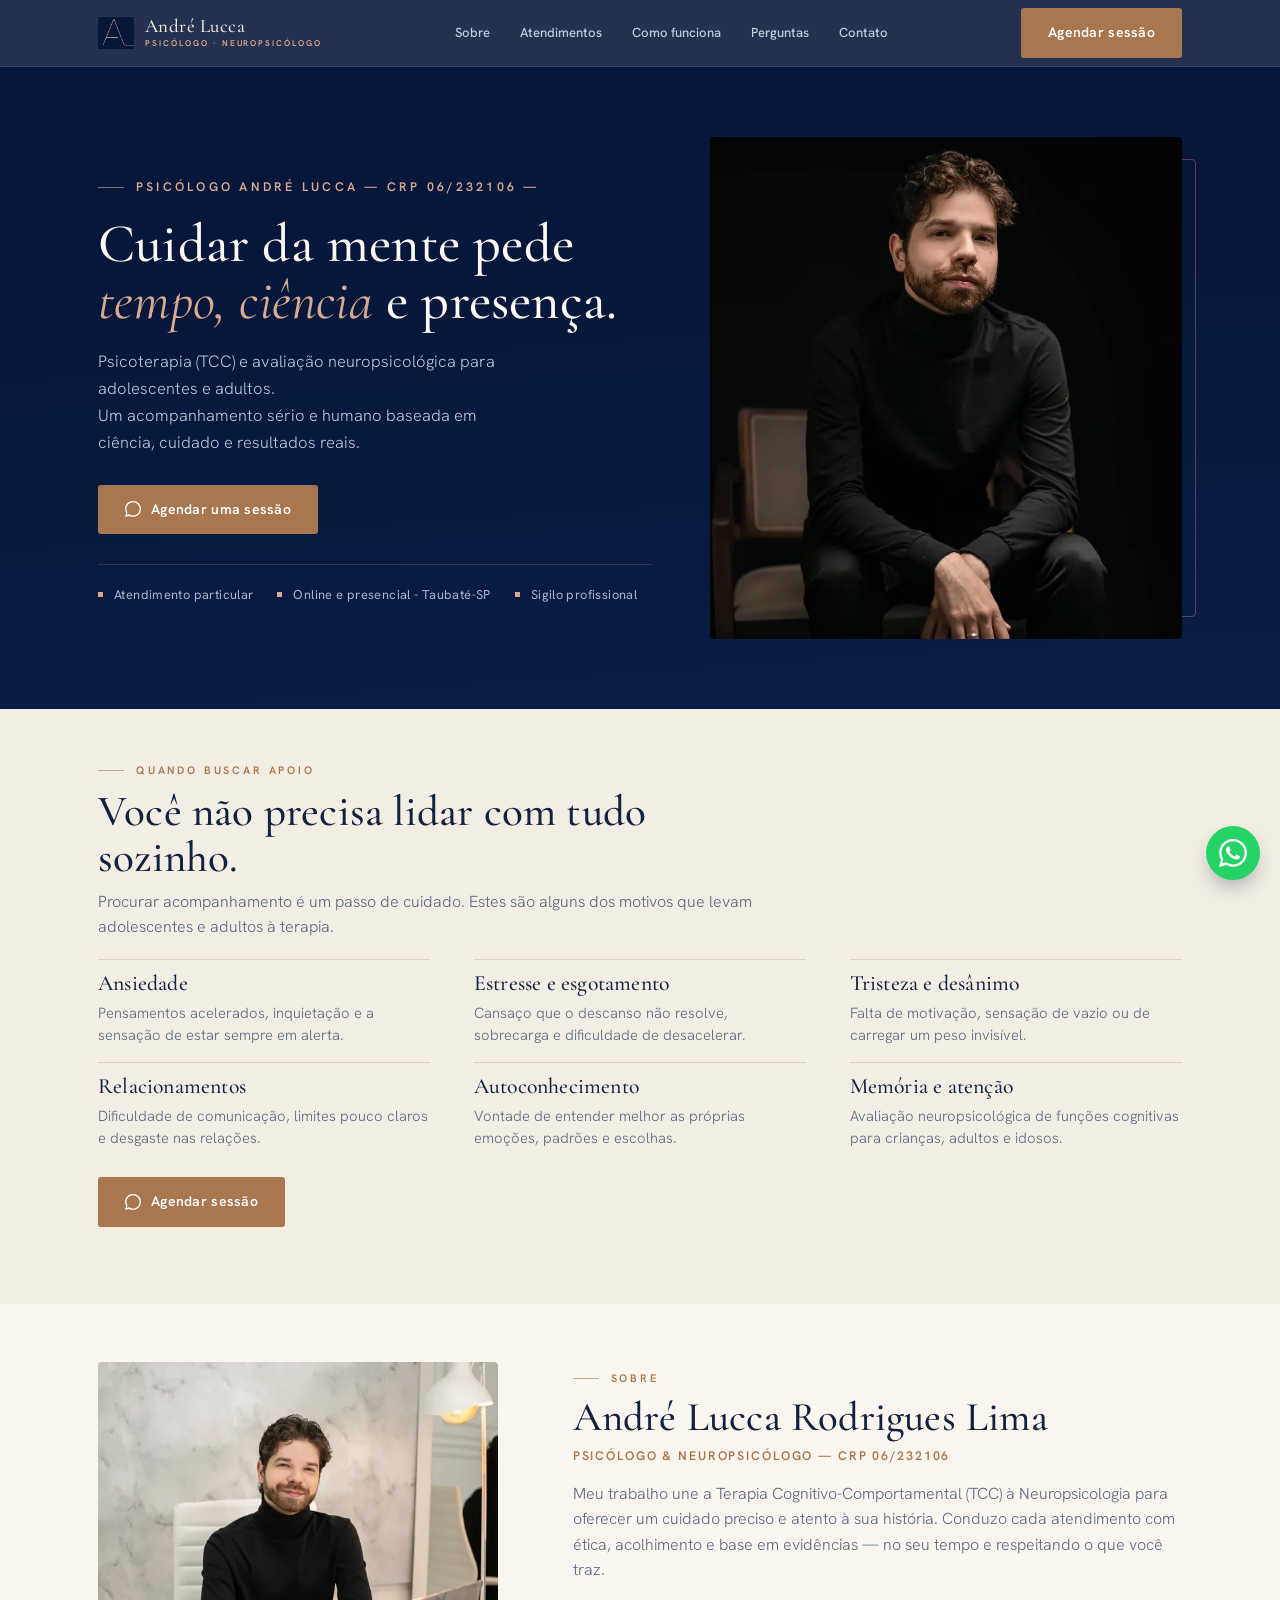
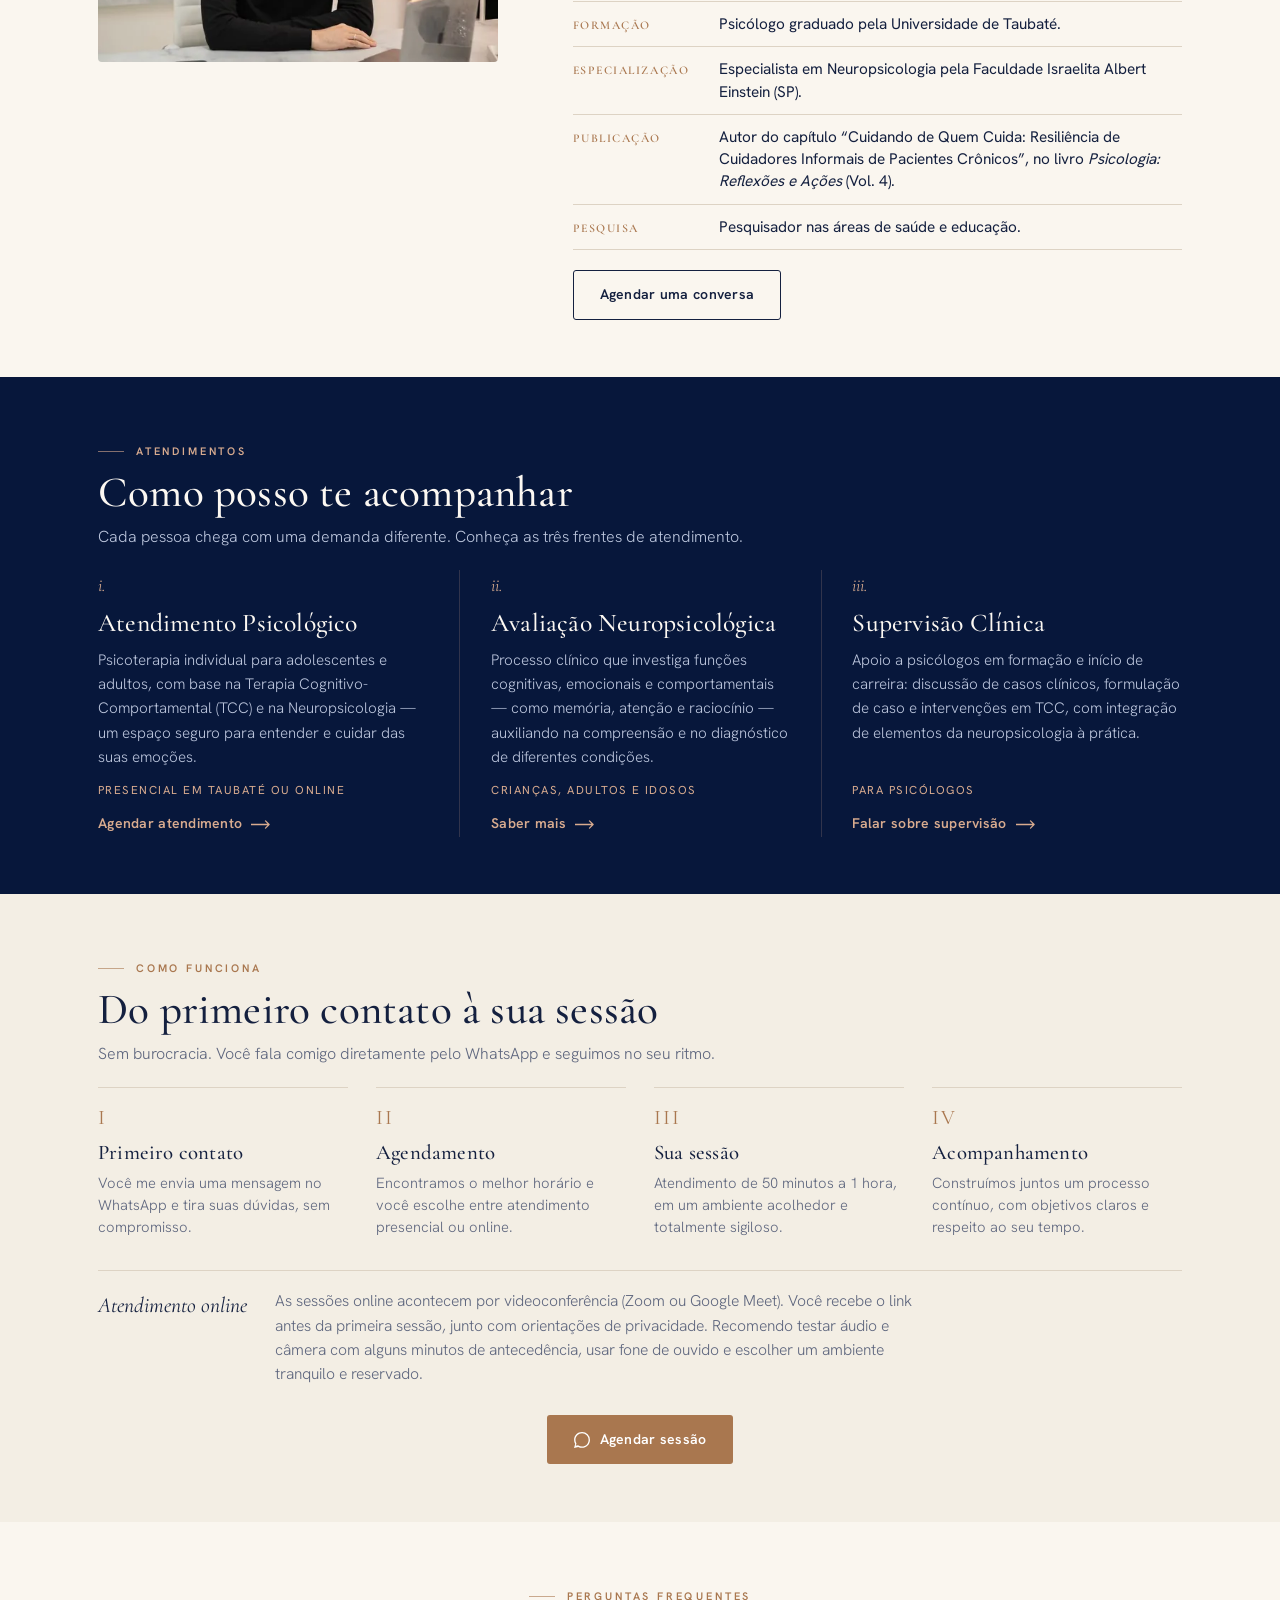
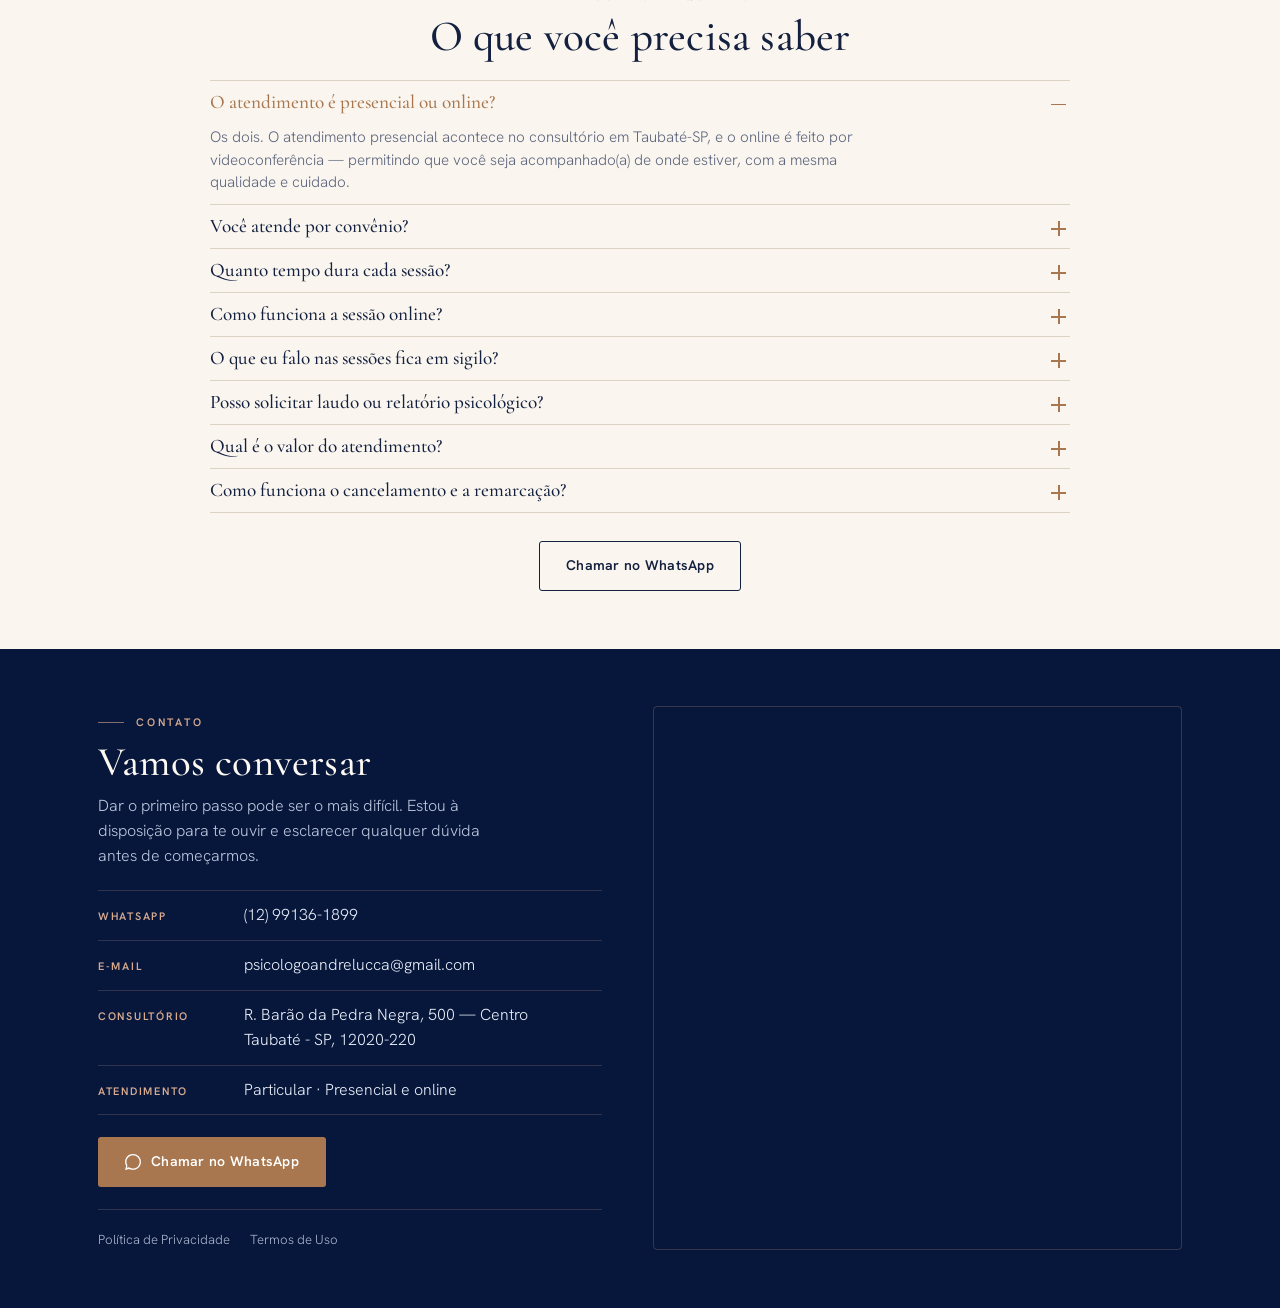
==== index.html @ 73897eac "Add files via upload" ====
﻿<!DOCTYPE html>
<html lang="pt-BR">
<head>
<!-- Google Tag Manager -->
<script>(function(w,d,s,l,i){setTimeout(function(){w[l]=w[l]||[];w[l].push({'gtm.start':
new Date().getTime(),event:'gtm.js'});var f=d.getElementsByTagName(s)[0],
j=d.createElement(s),dl=l!='dataLayer'?'&l='+l:'';j.async=true;j.src=
'https://www.googletagmanager.com/gtm.js?id='+i+dl;f.parentNode.insertBefore(j,f);},2600);
})(window,document,'script','dataLayer','GTM-TJ638QF2');</script>
<!-- End Google Tag Manager -->
<meta charset="UTF-8" />
<meta name="viewport" content="width=device-width, initial-scale=1.0" />
<title>André Lucca Rodrigues Lima — Psicólogo e Neuropsicólogo em Taubaté</title>
<meta name="description" content="Psicólogo e neuropsicólogo em Taubaté-SP. Psicoterapia (TCC) e avaliação neuropsicológica para adolescentes e adultos. Atendimento particular, presencial e online, com total sigilo. CRP 06/232106." />
<meta name="theme-color" content="#07173B" />
<meta name="robots" content="index, follow, max-image-preview:large" />
<link rel="canonical" href="https://andreluccapsicologo.com.br/" />
<meta property="og:type" content="website" />
<meta property="og:locale" content="pt_BR" />
<meta property="og:title" content="André Lucca Rodrigues Lima — Psicólogo e Neuropsicólogo" />
<meta property="og:description" content="Psicoterapia (TCC) e avaliação neuropsicológica em Taubaté-SP. Atendimento particular, presencial e online, com total sigilo." />
<meta property="og:image" content="https://andreluccapsicologo.com.br/IMG/hero.webp" />
<meta property="og:image:width" content="853" />
<meta property="og:image:height" content="1280" />
<link rel="icon" type="image/png" href="IMG/favicon-96.png" />
<link rel="apple-touch-icon" href="IMG/apple-touch-icon.png" />
<link rel="preload" as="image" href="IMG/hero.webp" type="image/webp" fetchpriority="high" />
<link rel="preload" href="fonts/hanken-grotesk.woff2" as="font" type="font/woff2" crossorigin />
<link rel="preload" href="fonts/cormorant-garamond.woff2" as="font" type="font/woff2" crossorigin />
<link rel="stylesheet" href="fonts/fonts.css" />

<script type="application/ld+json">
{"@context":"https://schema.org","@type":"Psychologist","name":"André Lucca Rodrigues Lima","description":"Psicólogo e neuropsicólogo. Psicoterapia (TCC) e avaliação neuropsicológica para adolescentes e adultos. Atendimento particular, presencial e online.","url":"https://andreluccapsicologo.com.br/","telephone":"+55-12-99136-1899","email":"psicologoandrelucca@gmail.com","priceRange":"$$","areaServed":"Taubaté e região, Brasil","knowsAbout":["Terapia Cognitivo-Comportamental","Neuropsicologia","Avaliação Neuropsicológica","Supervisão Clínica"],"address":{"@type":"PostalAddress","streetAddress":"R. Barão da Pedra Negra, 500 - Centro","addressLocality":"Taubaté","addressRegion":"SP","postalCode":"12020-220","addressCountry":"BR"}}
</script>

<style>
  :root{
    --navy:#07173B;--ink:#14203f;--muted:#5e667e;
    --cream:#f3eee4;--cream-2:#faf6ef;
    --rose:#a9774f;--rose-l:#d8ab8f;
    --line:#ddd3c4;--line-d:rgba(216,171,143,.20);
    --maxw:1180px;--e:cubic-bezier(.2,.6,.35,1);
  }
  *{margin:0;padding:0;box-sizing:border-box}
  html{scroll-behavior:smooth;-webkit-text-size-adjust:100%}
  body{font-family:'Hanken Grotesk',system-ui,sans-serif;color:var(--ink);background:var(--cream);
    line-height:1.55;font-size:16px;font-weight:400;-webkit-font-smoothing:antialiased;overflow-x:hidden}
  img{max-width:100%;display:block}
  a{color:inherit;text-decoration:none}
  ::selection{background:var(--rose-l);color:var(--navy)}
  h1,h2,h3{font-family:'Cormorant Garamond',Georgia,serif;font-weight:500;line-height:1.05;letter-spacing:.2px}
  .wrap{max-width:var(--maxw);margin-inline:auto;padding-inline:clamp(20px,5vw,48px)}

  .kicker{display:inline-flex;align-items:center;gap:12px;font-weight:600;font-size:.68rem;
    letter-spacing:.26em;text-transform:uppercase;color:var(--rose)}
  .kicker::before{content:"";width:26px;height:1px;background:currentColor;opacity:.6}
  .on-dark .kicker{color:var(--rose-l)}
  .hero .kicker{font-size:.78rem}

  .btn{display:inline-flex;align-items:center;justify-content:center;gap:10px;font-family:'Hanken Grotesk',sans-serif;
    font-weight:600;font-size:.875rem;letter-spacing:.02em;padding:13px 26px;border-radius:3px;cursor:pointer;
    border:1px solid transparent;transition:background .3s var(--e),color .3s var(--e),border-color .3s var(--e)}
  .btn-solid{background:var(--rose);color:#fff}
  .btn-solid:hover{background:#946343}
  .btn-line-d{background:transparent;border-color:var(--ink);color:var(--ink)}
  .btn-line-d:hover{background:var(--ink);color:var(--cream-2)}
  .btn .wa{width:16px;height:16px}
  .arrow-link{display:inline-flex;align-items:center;gap:9px;font-weight:600;font-size:.875rem;color:var(--rose);
    letter-spacing:.02em;transition:gap .3s var(--e)}
  .arrow-link svg{width:20px;height:9px;transition:transform .3s var(--e)}
  .arrow-link:hover svg{transform:translateX(4px)}
  .on-dark .arrow-link{color:var(--rose-l)}

  /* header */
  header{position:sticky;top:0;z-index:60;background:rgba(7,23,59,.88);backdrop-filter:blur(10px);
    -webkit-backdrop-filter:blur(10px);border-bottom:1px solid rgba(216,171,143,.12)}
  .nav{display:flex;align-items:center;justify-content:space-between;gap:24px;height:66px}
  .brand{display:flex;align-items:center;gap:11px}
  .brand img{height:32px;width:auto}
  .brand .bn{display:flex;flex-direction:column;line-height:1}
  .brand .bn b{font-family:'Cormorant Garamond',serif;font-weight:500;font-size:1.18rem;color:#f1ebe3;letter-spacing:.5px}
  .brand .bn small{font-size:.52rem;letter-spacing:.24em;text-transform:uppercase;color:var(--rose-l);margin-top:4px;font-weight:600}
  nav.menu{display:flex;align-items:center;gap:30px}
  nav.menu a{font-size:.82rem;font-weight:500;color:#c4cce0;transition:color .25s}
  nav.menu a:hover{color:var(--rose-l)}
  nav.menu>a.act{display:none}
  .nav-r{display:flex;align-items:center;gap:14px}
  .burger{display:none;background:none;border:0;cursor:pointer;width:26px;height:18px;position:relative}
  .burger span{position:absolute;left:0;height:1.5px;width:100%;background:#e7ddd3;transition:.3s var(--e)}
  .burger span:nth-child(1){top:1px}.burger span:nth-child(2){top:8px}.burger span:nth-child(3){top:15px}
  body.no .burger span:nth-child(1){top:8px;transform:rotate(45deg)}
  body.no .burger span:nth-child(2){opacity:0}
  body.no .burger span:nth-child(3){top:8px;transform:rotate(-45deg)}

  /* hero */
  .hero{background:linear-gradient(176deg,var(--navy) 32%,#0a1d46);color:#eef2fb}
  .hero-grid{display:grid;grid-template-columns:1.08fr .92fr;gap:clamp(30px,4.5vw,64px);align-items:center;
    padding-block:clamp(40px,5.5vw,72px)}
  .hero h1{font-size:clamp(2.1rem,4.3vw,3.4rem);font-weight:500;color:#fcf8f2;margin:18px 0 0}
  .hero h1 em{font-style:italic;color:var(--rose-l)}
  .hero .lead{margin-top:18px;font-size:1.03rem;color:#bcc6dd;max-width:46ch;font-weight:300;line-height:1.65;text-wrap:pretty}
  .hero-cta{display:flex;flex-wrap:wrap;align-items:center;gap:12px 24px;margin-top:28px}
  .hero-meta{display:flex;flex-wrap:wrap;gap:8px 24px;margin-top:30px;padding-top:20px;
    border-top:1px solid rgba(216,171,143,.18);font-size:.8rem;color:#aab4cd;letter-spacing:.03em}
  .hero-meta span{position:relative;padding-left:16px}
  .hero-meta span::before{content:"";position:absolute;left:0;top:7px;width:5px;height:5px;background:var(--rose-l)}
  .hero-photo{position:relative}
  .hero-photo .img{position:relative;z-index:2;border-radius:4px;overflow:hidden;background:#05122f}
  .hero-photo .img img{width:100%;height:100%;object-fit:cover;aspect-ratio:4/4.25}
  .hero-photo::after{content:"";position:absolute;z-index:1;right:-14px;top:22px;bottom:22px;width:58%;
    border:1px solid rgba(216,171,143,.32);border-radius:4px}

  /* section base */
  .sec{padding-block:clamp(50px,6vw,84px)}
  .navy{background:var(--navy);color:#eef2fb}
  .cream2{background:var(--cream-2)}
  .head-2{max-width:680px}
  .head-2.ctr{margin-inline:auto;text-align:center}
  .head-2 h2{font-size:clamp(1.85rem,3.6vw,2.7rem);margin-top:14px;color:var(--ink)}
  .on-dark .head-2 h2{color:#fcf8f2}
  .head-2 p{margin-top:13px;color:var(--muted);font-size:1rem;font-weight:300}
  .on-dark .head-2 p{color:#bcc6dd}

  /* compact spacing — #ajuda e seções abaixo */
  #ajuda{padding-top:clamp(28px,3.5vw,48px)}
  #ajuda ~ .sec{padding-block:clamp(36px,4.5vw,64px)}
  #ajuda .head-2 h2,
  #ajuda ~ .sec .head-2 h2,
  #ajuda ~ .sec .about h2,
  #ajuda ~ .sec .cinfo h2{margin-top:10px}
  #ajuda .head-2 p,
  #ajuda ~ .sec .head-2 p,
  #ajuda ~ .sec .cinfo>p{margin-top:10px}
  #ajuda ~ .sec .svc-row,
  #ajuda ~ .sec .steps,
  #ajuda ~ .sec .faq{margin-top:20px}
  #ajuda ~ .sec .about .role{margin-top:8px}
  #ajuda ~ .sec .about .body{margin-top:14px}
  #ajuda ~ .sec .creds{margin-top:18px}
  #ajuda ~ .sec .creds li{padding:11px 0}
  #ajuda ~ .sec .about-cta{margin-top:20px}
  #ajuda ~ .sec .svc-col h3{margin-top:10px}
  #ajuda ~ .sec .svc-col p{margin-top:10px}
  #ajuda ~ .sec .svc-col .tag{margin-top:12px}
  #ajuda ~ .sec .svc-col .arrow-link{margin-top:14px}
  #ajuda ~ .sec .step{padding-top:14px}
  #ajuda ~ .sec .tele{margin-top:32px;padding-top:18px}
  #ajuda ~ .sec .faq summary{padding:10px 40px 10px 0;font-size:1.2rem;line-height:1.2}
  #ajuda ~ .sec .faq .ans{padding:2px 40px 10px 0;font-size:.95rem;line-height:1.5}
  #ajuda ~ .sec .faq .ico{top:16px}
  #perguntas{padding-block:clamp(28px,3.5vw,52px)}
  #ajuda ~ .sec .crows{margin-top:22px}
  #ajuda ~ .sec .crow{padding:12px 0}
  #ajuda ~ .sec .cinfo .btn{margin-top:22px}

  /* themes grid (compact) */
  .theme-list{display:grid;grid-template-columns:repeat(3,1fr);gap:16px clamp(30px,3.4vw,52px);margin-top:20px}
  .theme{border-top:1px solid var(--line);padding-top:12px}
  .theme h3{font-size:1.36rem;color:var(--ink);font-weight:500}
  .theme p{margin-top:7px;color:var(--muted);font-size:.92rem;font-weight:300;line-height:1.5}
  .sec-cta{margin-top:28px}
  .sec-cta.ctr{text-align:center}

  /* about */
  .about{display:grid;grid-template-columns:minmax(0,.82fr) 1.18fr;gap:clamp(28px,4vw,62px);align-items:start}
  .about-photo{position:relative;max-width:400px}
  .about-photo .img{border-radius:4px;overflow:hidden}
  .about-photo .img img{display:block;width:100%;height:auto;aspect-ratio:4/3;object-fit:cover;object-position:center 42%}
  .about-photo::after{content:"";position:absolute;left:-14px;bottom:18px;top:18px;width:52%;z-index:-1;border:1px solid var(--line)}
  .about h2{font-size:clamp(1.85rem,3.6vw,2.55rem);margin-top:14px}
  .about .role{font-size:.78rem;letter-spacing:.15em;text-transform:uppercase;color:var(--rose);font-weight:600;margin-top:10px}
  .about .body{margin-top:18px;color:var(--muted);font-weight:300;font-size:1rem;line-height:1.6}
  .creds{list-style:none;margin-top:24px;border-top:1px solid var(--line)}
  .creds li{padding:13px 0;border-bottom:1px solid var(--line);font-size:.96rem;color:var(--ink);display:grid;
    grid-template-columns:130px 1fr;gap:16px;align-items:baseline;line-height:1.45}
  .creds li .yr{font-family:'Cormorant Garamond',serif;font-size:.74rem;letter-spacing:.13em;text-transform:uppercase;color:var(--rose);white-space:nowrap;font-weight:600}
  .creds li em{font-style:italic}
  .about-cta{margin-top:26px}

  /* services */
  .svc-row{display:grid;grid-template-columns:repeat(3,1fr);margin-top:48px}
  .svc-col{padding:2px clamp(22px,2.4vw,38px);border-left:1px solid var(--line-d);display:flex;flex-direction:column}
  .svc-col:first-child{padding-left:0;border-left:0}
  .svc-col:last-child{padding-right:0}
  .svc-col .rn{font-family:'Cormorant Garamond',serif;font-style:italic;font-size:1.1rem;color:var(--rose-l)}
  .svc-col h3{font-size:1.6rem;color:#fcf8f2;font-weight:500;margin-top:12px;line-height:1.12}
  .svc-col p{margin-top:12px;color:#bcc6dd;font-size:.95rem;font-weight:300;line-height:1.6;flex-grow:1}
  .svc-col .tag{margin-top:16px;font-size:.72rem;letter-spacing:.13em;text-transform:uppercase;color:var(--rose-l)}
  .svc-col .arrow-link{margin-top:20px}

  /* steps */
  .steps{display:grid;grid-template-columns:repeat(4,1fr);gap:clamp(18px,2.2vw,30px);margin-top:48px}
  .step{border-top:1px solid var(--line);padding-top:20px}
  .step .rn{font-family:'Cormorant Garamond',serif;font-size:1.3rem;color:var(--rose);letter-spacing:.1em}
  .step h3{font-size:1.3rem;margin-top:8px;color:var(--ink);font-weight:500}
  .step p{margin-top:8px;font-size:.92rem;color:var(--muted);font-weight:300;line-height:1.5}
  .tele{margin-top:44px;display:grid;grid-template-columns:auto 1fr;gap:28px;align-items:start;padding-top:24px;border-top:1px solid var(--line)}
  .tele .lbl{font-family:'Cormorant Garamond',serif;font-style:italic;font-size:1.35rem;color:var(--ink);white-space:nowrap}
  .tele p{color:var(--muted);font-weight:300;font-size:.98rem;max-width:74ch;line-height:1.55}

  /* faq */
  .faq{max-width:860px;margin:44px auto 0}
  .faq details{border-top:1px solid var(--line)}
  .faq details:last-child{border-bottom:1px solid var(--line)}
  .faq summary{cursor:pointer;list-style:none;padding:19px 48px 19px 0;position:relative;font-weight:500;
    font-family:'Cormorant Garamond',serif;font-size:1.32rem;color:var(--ink);transition:color .25s;line-height:1.25}
  .faq summary::-webkit-details-marker{display:none}
  .faq summary:hover{color:var(--rose)}
  .faq .ico{position:absolute;right:4px;top:25px;width:15px;height:15px}
  .faq .ico::before,.faq .ico::after{content:"";position:absolute;background:var(--rose);transition:transform .3s var(--e),opacity .3s}
  .faq .ico::before{top:7px;left:0;width:15px;height:1.5px}
  .faq .ico::after{top:0;left:7px;width:1.5px;height:15px}
  .faq details[open] .ico::after{transform:rotate(90deg);opacity:0}
  .faq details[open] summary{color:var(--rose)}
  .faq .ans{padding:0 48px 22px 0;color:var(--muted);font-size:1rem;font-weight:300;line-height:1.6;max-width:76ch}

  /* contact */
  .contact{display:grid;grid-template-columns:1fr 1.05fr;gap:clamp(30px,4vw,60px);align-items:stretch}
  .cinfo h2{font-size:clamp(1.85rem,3.6vw,2.55rem);margin-top:14px;color:#fcf8f2}
  .cinfo>p{color:#bcc6dd;margin-top:14px;max-width:44ch;font-weight:300}
  .crows{margin-top:30px;border-top:1px solid var(--line-d)}
  .crow{padding:16px 0;border-bottom:1px solid var(--line-d);display:grid;grid-template-columns:128px 1fr;gap:18px;align-items:baseline}
  .crow b{font-size:.68rem;letter-spacing:.16em;text-transform:uppercase;color:var(--rose-l);font-weight:600}
  .crow a,.crow span{color:#e9eef8;font-size:1rem;font-weight:300}
  .crow a:hover{color:var(--rose-l)}
  .cinfo .btn{margin-top:30px}
  .clegal{display:flex;flex-wrap:wrap;gap:10px 20px;margin-top:22px;padding-top:20px;border-top:1px solid var(--line-d)}
  .clegal a{font-size:.82rem;color:#aab4cd;font-weight:300;transition:color .25s}
  .clegal a:hover{color:var(--rose-l)}
  .map{border-radius:4px;overflow:hidden;border:1px solid rgba(216,171,143,.22);min-height:360px}
  .map iframe{width:100%;height:100%;min-height:360px;border:0;filter:grayscale(.2) contrast(1.05)}

  .waf{position:fixed;right:20px;bottom:20px;z-index:80;width:54px;height:54px;border-radius:50%;background:#25D366;
    display:flex;align-items:center;justify-content:center;box-shadow:0 10px 24px -10px rgba(7,23,59,.6);transition:transform .3s var(--e)}
  .waf:hover{transform:translateY(-3px)}
  .waf svg{width:28px;height:28px;fill:#fff}

  .rv{opacity:0;transform:translateY(18px);transition:opacity .8s var(--e),transform .8s var(--e)}
  .rv.in{opacity:1;transform:none}

  @media (max-width:980px){
    .hero-grid{grid-template-columns:1fr;gap:42px}
    .hero-photo{max-width:420px;width:100%;margin-inline:auto}.hero-photo::after{display:none}
    .theme-list{grid-template-columns:repeat(2,1fr)}
    .about{grid-template-columns:1fr;gap:38px}
    .about-photo{max-width:420px;width:100%;margin-inline:auto}.about-photo::after{display:none}
    .svc-row{grid-template-columns:1fr;gap:0}
    .svc-col{padding:30px 0;border-left:0;border-top:1px solid var(--line-d)}
    #ajuda ~ .sec .svc-col{padding:22px 0}
    .svc-col:first-child{border-top:0;padding-top:0}
    .steps{grid-template-columns:repeat(2,1fr);gap:32px 22px}
    .contact{grid-template-columns:1fr}
  }
  @media (max-width:600px){
    nav.menu,.nav-r .btn{display:none}
    .burger{display:block}
    body.no header{background:var(--navy)}
    nav.menu.open{display:flex;position:absolute;top:66px;left:0;right:0;flex-direction:column;gap:0;
      background:var(--navy);border-bottom:1px solid rgba(216,171,143,.14);padding:6px 0}
    nav.menu.open a{padding:14px 26px;width:100%;border-bottom:1px solid rgba(216,171,143,.07);font-size:1rem}
    nav.menu.open a.act{display:block;color:var(--rose-l)}
    .theme-list{grid-template-columns:1fr;gap:0}
    .theme{padding:12px 0}
    .creds li{grid-template-columns:1fr;gap:4px}
    .steps{grid-template-columns:1fr 1fr}
    .tele{grid-template-columns:1fr;gap:10px}
    .crow{grid-template-columns:1fr;gap:4px}
  }
  @media (prefers-reduced-motion:reduce){*{animation:none!important;transition:none!important;scroll-behavior:auto!important}.rv{opacity:1;transform:none}}
  :focus-visible{outline:2px solid var(--rose-l);outline-offset:3px}
</style>
</head>
<body>
<!-- Google Tag Manager (noscript) -->
<noscript><iframe src="https://www.googletagmanager.com/ns.html?id=GTM-TJ638QF2"
height="0" width="0" style="display:none;visibility:hidden"></iframe></noscript>
<!-- End Google Tag Manager (noscript) -->

<header id="top">
  <div class="wrap nav">
    <a class="brand" href="#top" aria-label="André Lucca — início">
      <img src="IMG/logo-mark.webp" alt="" />
      <span class="bn"><b>André Lucca</b><small>Psicólogo · Neuropsicólogo</small></span>
    </a>
    <nav class="menu" id="menu">
      <a href="#sobre">Sobre</a>
      <a href="#atendimentos">Atendimentos</a>
      <a href="#processo">Como funciona</a>
      <a href="#perguntas">Perguntas</a>
      <a href="#contato">Contato</a>
      <a class="btn btn-solid act" href="https://wa.me/5512991361899?text=Ol%C3%A1%2C%20Andr%C3%A9%21%20Vim%20pelo%20seu%20site%20e%20gostaria%20de%20agendar%20uma%20sess%C3%A3o." target="_blank" rel="noopener">Agendar</a>
    </nav>
    <div class="nav-r">
      <a class="btn btn-solid" href="https://wa.me/5512991361899?text=Ol%C3%A1%2C%20Andr%C3%A9%21%20Vim%20pelo%20seu%20site%20e%20gostaria%20de%20agendar%20uma%20sess%C3%A3o." target="_blank" rel="noopener">Agendar sessão</a>
      <button class="burger" id="burger" aria-label="Menu" aria-expanded="false"><span></span><span></span><span></span></button>
    </div>
  </div>
</header>

<section class="hero on-dark">
  <div class="wrap hero-grid">
    <div>
      <span class="kicker">Psicólogo André Lucca — CRP 06/232106 —</span>
      <h1>Cuidar da mente pede <em>tempo, ciência</em> e presença.</h1>
      <p class="lead">Psicoterapia (TCC) e avaliação neuropsicológica para adolescentes e adultos.<br>Um acompanhamento sério e humano baseada em ciência, cuidado e resultados reais.</p>
      <div class="hero-cta">
        <a class="btn btn-solid" href="https://wa.me/5512991361899?text=Ol%C3%A1%2C%20Andr%C3%A9%21%20Vim%20pelo%20seu%20site%20e%20gostaria%20de%20agendar%20uma%20sess%C3%A3o." target="_blank" rel="noopener">
          <svg class="wa" viewBox="0 0 24 24" fill="currentColor"><path d="M.057 24l1.687-6.163a11.867 11.867 0 01-1.587-5.946C.16 5.335 5.495 0 12.05 0a11.817 11.817 0 018.413 3.488 11.824 11.824 0 013.48 8.414c-.003 6.557-5.338 11.892-11.893 11.892a11.9 11.9 0 01-5.688-1.448L.057 24zm6.597-3.807c1.676.995 3.276 1.591 5.392 1.592 5.448 0 9.886-4.434 9.889-9.885.002-5.462-4.415-9.89-9.881-9.892-5.452 0-9.887 4.434-9.889 9.884a9.86 9.86 0 001.51 5.26l-.999 3.648 3.476-.92z"/></svg>
          Agendar uma sessão
        </a>
      </div>
      <div class="hero-meta">
        <span>Atendimento particular</span>
        <span>Online e presencial - Taubaté-SP</span>
        <span>Sigilo profissional</span>
      </div>
    </div>
    <div class="hero-photo rv">
      <div class="img"><img src="IMG/hero.webp" alt="André Lucca Rodrigues Lima, psicólogo e neuropsicólogo" width="853" height="1280" fetchpriority="high" /></div>
    </div>
  </div>
</section>

<section class="sec" id="ajuda">
  <div class="wrap">
    <div class="head-2 rv">
      <span class="kicker">Quando buscar apoio</span>
      <h2>Você não precisa lidar com tudo sozinho.</h2>
      <p>Procurar acompanhamento é um passo de cuidado. Estes são alguns dos motivos que levam adolescentes e adultos à terapia.</p>
    </div>
    <div class="theme-list rv">
      <div class="theme"><h3>Ansiedade</h3><p>Pensamentos acelerados, inquietação e a sensação de estar sempre em alerta.</p></div>
      <div class="theme"><h3>Estresse e esgotamento</h3><p>Cansaço que o descanso não resolve, sobrecarga e dificuldade de desacelerar.</p></div>
      <div class="theme"><h3>Tristeza e desânimo</h3><p>Falta de motivação, sensação de vazio ou de carregar um peso invisível.</p></div>
      <div class="theme"><h3>Relacionamentos</h3><p>Dificuldade de comunicação, limites pouco claros e desgaste nas relações.</p></div>
      <div class="theme"><h3>Autoconhecimento</h3><p>Vontade de entender melhor as próprias emoções, padrões e escolhas.</p></div>
      <div class="theme"><h3>Memória e atenção</h3><p>Avaliação neuropsicológica de funções cognitivas para crianças, adultos e idosos.</p></div>
    </div>
    <div class="sec-cta rv">
      <a class="btn btn-solid" href="https://wa.me/5512991361899?text=Ol%C3%A1%2C%20Andr%C3%A9%21%20Vim%20pelo%20seu%20site%20e%20gostaria%20de%20agendar%20uma%20sess%C3%A3o." target="_blank" rel="noopener">
        <svg class="wa" viewBox="0 0 24 24" fill="currentColor"><path d="M.057 24l1.687-6.163a11.867 11.867 0 01-1.587-5.946C.16 5.335 5.495 0 12.05 0a11.817 11.817 0 018.413 3.488 11.824 11.824 0 013.48 8.414c-.003 6.557-5.338 11.892-11.893 11.892a11.9 11.9 0 01-5.688-1.448L.057 24zm6.597-3.807c1.676.995 3.276 1.591 5.392 1.592 5.448 0 9.886-4.434 9.889-9.885.002-5.462-4.415-9.89-9.881-9.892-5.452 0-9.887 4.434-9.889 9.884a9.86 9.86 0 001.51 5.26l-.999 3.648 3.476-.92z"/></svg>
        Agendar sessão
      </a>
    </div>
  </div>
</section>

<section class="sec cream2" id="sobre">
  <div class="wrap about">
    <div class="about-photo rv">
      <div class="img"><img src="IMG/sobre.webp" srcset="IMG/sobre-560.webp 560w, IMG/sobre.webp 853w" sizes="(max-width:980px) 420px, 400px" alt="André Lucca em seu consultório em Taubaté" width="853" height="639" loading="lazy" /></div>
    </div>
    <div class="about-body rv">
      <span class="kicker">Sobre</span>
      <h2>André Lucca Rodrigues Lima</h2>
      <div class="role">Psicólogo &amp; Neuropsicólogo — CRP 06/232106</div>
      <p class="body">Meu trabalho une a Terapia Cognitivo-Comportamental (TCC) à Neuropsicologia para oferecer um cuidado preciso e atento à sua história. Conduzo cada atendimento com ética, acolhimento e base em evidências — no seu tempo e respeitando o que você traz.</p>
      <ul class="creds">
        <li><span class="yr">Formação</span><span>Psicólogo graduado pela Universidade de Taubaté.</span></li>
        <li><span class="yr">Especialização</span><span>Especialista em Neuropsicologia pela Faculdade Israelita Albert Einstein (SP).</span></li>
        <li><span class="yr">Publicação</span><span>Autor do capítulo “Cuidando de Quem Cuida: Resiliência de Cuidadores Informais de Pacientes Crônicos”, no livro <em>Psicologia: Reflexões e Ações</em> (Vol. 4).</span></li>
        <li><span class="yr">Pesquisa</span><span>Pesquisador nas áreas de saúde e educação.</span></li>
      </ul>
      <div class="about-cta"><a class="btn btn-line-d" href="https://wa.me/5512991361899?text=Ol%C3%A1%2C%20Andr%C3%A9%21%20Vim%20pelo%20seu%20site%20e%20gostaria%20de%20agendar%20uma%20sess%C3%A3o." target="_blank" rel="noopener">Agendar uma conversa</a></div>
    </div>
  </div>
</section>

<section class="sec navy on-dark" id="atendimentos">
  <div class="wrap">
    <div class="head-2 rv">
      <span class="kicker">Atendimentos</span>
      <h2>Como posso te acompanhar</h2>
      <p>Cada pessoa chega com uma demanda diferente. Conheça as três frentes de atendimento.</p>
    </div>
    <div class="svc-row">
      <div class="svc-col rv">
        <span class="rn">i.</span>
        <h3>Atendimento Psicológico</h3>
        <p>Psicoterapia individual para adolescentes e adultos, com base na Terapia Cognitivo-Comportamental (TCC) e na Neuropsicologia — um espaço seguro para entender e cuidar das suas emoções.</p>
        <span class="tag">Presencial em Taubaté ou online</span>
        <a class="arrow-link" href="https://wa.me/5512991361899?text=Ol%C3%A1%2C%20Andr%C3%A9%21%20Vim%20pelo%20seu%20site%20e%20gostaria%20de%20agendar%20um%20atendimento%20psicol%C3%B3gico." target="_blank" rel="noopener">Agendar atendimento <svg viewBox="0 0 22 10" fill="none" stroke="currentColor" stroke-width="1.4"><path d="M0 5h20M16 1l4 4-4 4" stroke-linecap="round" stroke-linejoin="round"/></svg></a>
      </div>
      <div class="svc-col rv">
        <span class="rn">ii.</span>
        <h3>Avaliação Neuropsicológica</h3>
        <p>Processo clínico que investiga funções cognitivas, emocionais e comportamentais — como memória, atenção e raciocínio — auxiliando na compreensão e no diagnóstico de diferentes condições.</p>
        <span class="tag">Crianças, adultos e idosos</span>
        <a class="arrow-link" href="https://wa.me/5512991361899?text=Ol%C3%A1%2C%20Andr%C3%A9%21%20Vim%20pelo%20seu%20site%20e%20gostaria%20de%20saber%20mais%20sobre%20a%20avalia%C3%A7%C3%A3o%20neuropsicol%C3%B3gica." target="_blank" rel="noopener">Saber mais <svg viewBox="0 0 22 10" fill="none" stroke="currentColor" stroke-width="1.4"><path d="M0 5h20M16 1l4 4-4 4" stroke-linecap="round" stroke-linejoin="round"/></svg></a>
      </div>
      <div class="svc-col rv">
        <span class="rn">iii.</span>
        <h3>Supervisão Clínica</h3>
        <p>Apoio a psicólogos em formação e início de carreira: discussão de casos clínicos, formulação de caso e intervenções em TCC, com integração de elementos da neuropsicologia à prática.</p>
        <span class="tag">Para psicólogos</span>
        <a class="arrow-link" href="https://wa.me/5512991361899?text=Ol%C3%A1%2C%20Andr%C3%A9%21%20Sou%20psic%C3%B3logo%28a%29%20e%20gostaria%20de%20saber%20mais%20sobre%20a%20supervis%C3%A3o%20cl%C3%ADnica." target="_blank" rel="noopener">Falar sobre supervisão <svg viewBox="0 0 22 10" fill="none" stroke="currentColor" stroke-width="1.4"><path d="M0 5h20M16 1l4 4-4 4" stroke-linecap="round" stroke-linejoin="round"/></svg></a>
      </div>
    </div>
  </div>
</section>

<section class="sec" id="processo">
  <div class="wrap">
    <div class="head-2 rv">
      <span class="kicker">Como funciona</span>
      <h2>Do primeiro contato à sua sessão</h2>
      <p>Sem burocracia. Você fala comigo diretamente pelo WhatsApp e seguimos no seu ritmo.</p>
    </div>
    <div class="steps">
      <div class="step rv"><div class="rn">I</div><h3>Primeiro contato</h3><p>Você me envia uma mensagem no WhatsApp e tira suas dúvidas, sem compromisso.</p></div>
      <div class="step rv"><div class="rn">II</div><h3>Agendamento</h3><p>Encontramos o melhor horário e você escolhe entre atendimento presencial ou online.</p></div>
      <div class="step rv"><div class="rn">III</div><h3>Sua sessão</h3><p>Atendimento de 50 minutos a 1 hora, em um ambiente acolhedor e totalmente sigiloso.</p></div>
      <div class="step rv"><div class="rn">IV</div><h3>Acompanhamento</h3><p>Construímos juntos um processo contínuo, com objetivos claros e respeito ao seu tempo.</p></div>
    </div>
    <div class="tele rv">
      <div class="lbl">Atendimento online</div>
      <p>As sessões online acontecem por videoconferência (Zoom ou Google Meet). Você recebe o link antes da primeira sessão, junto com orientações de privacidade. Recomendo testar áudio e câmera com alguns minutos de antecedência, usar fone de ouvido e escolher um ambiente tranquilo e reservado.</p>
    </div>
    <div class="sec-cta ctr rv">
      <a class="btn btn-solid" href="https://wa.me/5512991361899?text=Ol%C3%A1%2C%20Andr%C3%A9%21%20Vim%20pelo%20seu%20site%20e%20gostaria%20de%20agendar%20uma%20sess%C3%A3o." target="_blank" rel="noopener">
        <svg class="wa" viewBox="0 0 24 24" fill="currentColor"><path d="M.057 24l1.687-6.163a11.867 11.867 0 01-1.587-5.946C.16 5.335 5.495 0 12.05 0a11.817 11.817 0 018.413 3.488 11.824 11.824 0 013.48 8.414c-.003 6.557-5.338 11.892-11.893 11.892a11.9 11.9 0 01-5.688-1.448L.057 24zm6.597-3.807c1.676.995 3.276 1.591 5.392 1.592 5.448 0 9.886-4.434 9.889-9.885.002-5.462-4.415-9.89-9.881-9.892-5.452 0-9.887 4.434-9.889 9.884a9.86 9.86 0 001.51 5.26l-.999 3.648 3.476-.92z"/></svg>
        Agendar sessão
      </a>
    </div>
  </div>
</section>

<section class="sec cream2" id="perguntas">
  <div class="wrap">
    <div class="head-2 ctr rv">
      <span class="kicker" style="justify-content:center">Perguntas frequentes</span>
      <h2>O que você precisa saber</h2>
    </div>
    <div class="faq rv">
      <details open><summary>O atendimento é presencial ou online?<span class="ico"></span></summary><div class="ans">Os dois. O atendimento presencial acontece no consultório em Taubaté-SP, e o online é feito por videoconferência — permitindo que você seja acompanhado(a) de onde estiver, com a mesma qualidade e cuidado.</div></details>
      <details><summary>Você atende por convênio?<span class="ico"></span></summary><div class="ans">Não. O atendimento é exclusivamente particular. Caso seu convênio ofereça reembolso para sessões de psicologia, posso fornecer o recibo para que você solicite o ressarcimento diretamente com o seu plano.</div></details>
      <details><summary>Quanto tempo dura cada sessão?<span class="ico"></span></summary><div class="ans">Cada sessão tem duração de 50 minutos a 1 hora, tanto no atendimento presencial quanto no online.</div></details>
      <details><summary>Como funciona a sessão online?<span class="ico"></span></summary><div class="ans">A teleconsulta ocorre por videoconferência (Zoom ou Google Meet), com o link enviado por e-mail ou WhatsApp antes da primeira sessão. Aplico as mesmas técnicas clínicas que utilizo presencialmente. Recomendo testar áudio e câmera com antecedência, usar fone de ouvido e garantir um ambiente privado e sem interrupções.</div></details>
      <details><summary>O que eu falo nas sessões fica em sigilo?<span class="ico"></span></summary><div class="ans">Sim. Tudo o que é tratado nas sessões é protegido pelo sigilo profissional, previsto no Código de Ética do Psicólogo, e seus dados são tratados conforme a Lei Geral de Proteção de Dados (LGPD). Este é um espaço seguro e confidencial.</div></details>
      <details><summary>Posso solicitar laudo ou relatório psicológico?<span class="ico"></span></summary><div class="ans">Sim. A avaliação neuropsicológica é concluída com a entrega de um laudo detalhado. Para outros documentos (relatórios, declarações), a emissão segue as diretrizes éticas da profissão e é avaliada conforme a sua necessidade — converse comigo sobre o seu caso.</div></details>
      <details><summary>Qual é o valor do atendimento?<span class="ico"></span></summary><div class="ans">Os valores e as condições são informados de forma transparente no primeiro contato pelo WhatsApp, de acordo com o tipo de atendimento (psicoterapia, avaliação neuropsicológica ou supervisão). É só me chamar que explico tudo com clareza.</div></details>
      <details><summary>Como funciona o cancelamento e a remarcação?<span class="ico"></span></summary><div class="ans">Para preservar a continuidade do seu processo, peço que cancelamentos e remarcações sejam comunicados com antecedência. Todas as condições sobre faltas e atrasos são combinadas de forma clara no início do acompanhamento.</div></details>
    </div>
    <div class="sec-cta ctr rv">
      <a class="btn btn-line-d" href="https://wa.me/5512991361899?text=Ol%C3%A1%2C%20Andr%C3%A9%21%20Li%20as%20perguntas%20frequentes%20no%20seu%20site%20e%20gostaria%20de%20tirar%20uma%20d%C3%BAvida." target="_blank" rel="noopener">Chamar no WhatsApp</a>
    </div>
  </div>
</section>

<footer class="sec navy on-dark" id="contato">
  <div class="wrap contact">
    <div class="cinfo rv">
      <span class="kicker">Contato</span>
      <h2>Vamos conversar</h2>
      <p>Dar o primeiro passo pode ser o mais difícil. Estou à disposição para te ouvir e esclarecer qualquer dúvida antes de começarmos.</p>
      <div class="crows">
        <div class="crow"><b>WhatsApp</b><a href="https://wa.me/5512991361899?text=Ol%C3%A1%2C%20Andr%C3%A9%21%20Vim%20pelo%20seu%20site%20e%20gostaria%20de%20agendar%20uma%20sess%C3%A3o." target="_blank" rel="noopener">(12) 99136-1899</a></div>
        <div class="crow"><b>E-mail</b><a href="mailto:psicologoandrelucca@gmail.com">psicologoandrelucca@gmail.com</a></div>
        <div class="crow"><b>Consultório</b><span>R. Barão da Pedra Negra, 500 — Centro<br>Taubaté - SP, 12020-220</span></div>
        <div class="crow"><b>Atendimento</b><span>Particular · Presencial e online</span></div>
      </div>
      <a class="btn btn-solid" href="https://wa.me/5512991361899?text=Ol%C3%A1%2C%20Andr%C3%A9%21%20Vim%20pelo%20seu%20site%20e%20gostaria%20de%20agendar%20uma%20sess%C3%A3o." target="_blank" rel="noopener">
        <svg class="wa" viewBox="0 0 24 24" fill="currentColor"><path d="M.057 24l1.687-6.163a11.867 11.867 0 01-1.587-5.946C.16 5.335 5.495 0 12.05 0a11.817 11.817 0 018.413 3.488 11.824 11.824 0 013.48 8.414c-.003 6.557-5.338 11.892-11.893 11.892a11.9 11.9 0 01-5.688-1.448L.057 24zm6.597-3.807c1.676.995 3.276 1.591 5.392 1.592 5.448 0 9.886-4.434 9.889-9.885.002-5.462-4.415-9.89-9.881-9.892-5.452 0-9.887 4.434-9.889 9.884a9.86 9.86 0 001.51 5.26l-.999 3.648 3.476-.92z"/></svg>
        Chamar no WhatsApp
      </a>
      <nav class="clegal" aria-label="Documentos legais">
        <a href="privacy-policy.html">Política de Privacidade</a>
        <a href="terms-of-use.html">Termos de Uso</a>
      </nav>
    </div>
    <div class="map rv">
      <iframe title="Localização do consultório em Taubaté" loading="lazy" referrerpolicy="no-referrer-when-downgrade"
        src="https://www.google.com/maps?q=R.%20Bar%C3%A3o%20da%20Pedra%20Negra%2C%20500%20-%20Centro%2C%20Taubat%C3%A9%20-%20SP%2C%2012020-220&output=embed"></iframe>
    </div>
  </div>
</footer>

<a class="waf" href="https://wa.me/5512991361899?text=Ol%C3%A1%2C%20Andr%C3%A9%21%20Vim%20pelo%20seu%20site%20e%20gostaria%20de%20agendar%20uma%20sess%C3%A3o." target="_blank" rel="noopener" aria-label="Falar no WhatsApp">
  <svg viewBox="0 0 24 24"><path d="M.057 24l1.687-6.163a11.867 11.867 0 01-1.587-5.946C.16 5.335 5.495 0 12.05 0a11.817 11.817 0 018.413 3.488 11.824 11.824 0 013.48 8.414c-.003 6.557-5.338 11.892-11.893 11.892a11.9 11.9 0 01-5.688-1.448L.057 24zm6.597-3.807c1.676.995 3.276 1.591 5.392 1.592 5.448 0 9.886-4.434 9.889-9.885.002-5.462-4.415-9.89-9.881-9.892-5.452 0-9.887 4.434-9.889 9.884a9.86 9.86 0 001.51 5.26l-.999 3.648 3.476-.92zm11.387-5.464c-.074-.124-.272-.198-.57-.347-.297-.149-1.758-.868-2.031-.967-.272-.099-.47-.149-.669.149-.198.297-.768.967-.941 1.165-.173.198-.347.223-.644.074-.297-.149-1.255-.462-2.39-1.475-.883-.788-1.48-1.761-1.653-2.059-.173-.297-.018-.458.13-.606.134-.133.297-.347.446-.521.151-.172.2-.296.3-.495.099-.198.05-.372-.025-.521-.075-.148-.669-1.611-.916-2.206-.242-.579-.487-.501-.669-.51l-.57-.01c-.198 0-.52.074-.792.372s-1.04 1.016-1.04 2.479 1.065 2.876 1.213 3.074c.149.198 2.095 3.2 5.076 4.487.709.306 1.263.489 1.694.626.712.226 1.36.194 1.872.118.571-.085 1.758-.719 2.006-1.413.248-.695.248-1.29.173-1.414z"/></svg>
</a>

<script>
  var burger=document.getElementById('burger'),menu=document.getElementById('menu');
  burger.addEventListener('click',function(){var o=document.body.classList.toggle('no');menu.classList.toggle('open',o);burger.setAttribute('aria-expanded',o);});
  menu.querySelectorAll('a').forEach(function(a){a.addEventListener('click',function(){document.body.classList.remove('no');menu.classList.remove('open');burger.setAttribute('aria-expanded',false);});});
  if('IntersectionObserver'in window&&!matchMedia('(prefers-reduced-motion: reduce)').matches){
    var io=new IntersectionObserver(function(es){es.forEach(function(e){if(e.isIntersecting){e.target.classList.add('in');io.unobserve(e.target);}});},{threshold:.1,rootMargin:'0px 0px -40px 0px'});
    document.querySelectorAll('.rv').forEach(function(el){io.observe(el);});
  }else{document.querySelectorAll('.rv').forEach(function(el){el.classList.add('in');});}
</script>
</body>
</html>
---- fonts/fonts.css ----
/* Cormorant Garamond — latin-ext */
@font-face {
  font-family: 'Cormorant Garamond';
  font-style: normal;
  font-weight: 400 600;
  font-display: swap;
  src: url('cormorant-garamond-ext.woff2') format('woff2');
  unicode-range: U+0100-02BA, U+02BD-02C5, U+02C7-02CC, U+02CE-02D7, U+02DD-02FF, U+0304, U+0308, U+0329, U+1D00-1DBF, U+1E00-1E9F, U+1EF2-1EFF, U+2020, U+20A0-20AB, U+20AD-20C0, U+2113, U+2C60-2C7F, U+A720-A7FF;
}
/* Cormorant Garamond — latin */
@font-face {
  font-family: 'Cormorant Garamond';
  font-style: normal;
  font-weight: 400 600;
  font-display: swap;
  src: url('cormorant-garamond.woff2') format('woff2');
  unicode-range: U+0000-00FF, U+0131, U+0152-0153, U+02BB-02BC, U+02C6, U+02DA, U+02DC, U+0304, U+0308, U+0329, U+2000-206F, U+20AC, U+2122, U+2191, U+2193, U+2212, U+2215, U+FEFF, U+FFFD;
}
/* Cormorant Garamond italic — latin-ext */
@font-face {
  font-family: 'Cormorant Garamond';
  font-style: italic;
  font-weight: 400;
  font-display: swap;
  src: url('cormorant-garamond-italic-ext.woff2') format('woff2');
  unicode-range: U+0100-02BA, U+02BD-02C5, U+02C7-02CC, U+02CE-02D7, U+02DD-02FF, U+0304, U+0308, U+0329, U+1D00-1DBF, U+1E00-1E9F, U+1EF2-1EFF, U+2020, U+20A0-20AB, U+20AD-20C0, U+2113, U+2C60-2C7F, U+A720-A7FF;
}
/* Cormorant Garamond italic — latin */
@font-face {
  font-family: 'Cormorant Garamond';
  font-style: italic;
  font-weight: 400;
  font-display: swap;
  src: url('cormorant-garamond-italic.woff2') format('woff2');
  unicode-range: U+0000-00FF, U+0131, U+0152-0153, U+02BB-02BC, U+02C6, U+02DA, U+02DC, U+0304, U+0308, U+0329, U+2000-206F, U+20AC, U+2122, U+2191, U+2193, U+2212, U+2215, U+FEFF, U+FFFD;
}
/* Hanken Grotesk — latin-ext */
@font-face {
  font-family: 'Hanken Grotesk';
  font-style: normal;
  font-weight: 300 600;
  font-display: swap;
  src: url('hanken-grotesk-ext.woff2') format('woff2');
  unicode-range: U+0100-02BA, U+02BD-02C5, U+02C7-02CC, U+02CE-02D7, U+02DD-02FF, U+0304, U+0308, U+0329, U+1D00-1DBF, U+1E00-1E9F, U+1EF2-1EFF, U+2020, U+20A0-20AB, U+20AD-20C0, U+2113, U+2C60-2C7F, U+A720-A7FF;
}
/* Hanken Grotesk — latin */
@font-face {
  font-family: 'Hanken Grotesk';
  font-style: normal;
  font-weight: 300 600;
  font-display: swap;
  src: url('hanken-grotesk.woff2') format('woff2');
  unicode-range: U+0000-00FF, U+0131, U+0152-0153, U+02BB-02BC, U+02C6, U+02DA, U+02DC, U+0304, U+0308, U+0329, U+2000-206F, U+20AC, U+2122, U+2191, U+2193, U+2212, U+2215, U+FEFF, U+FFFD;
}
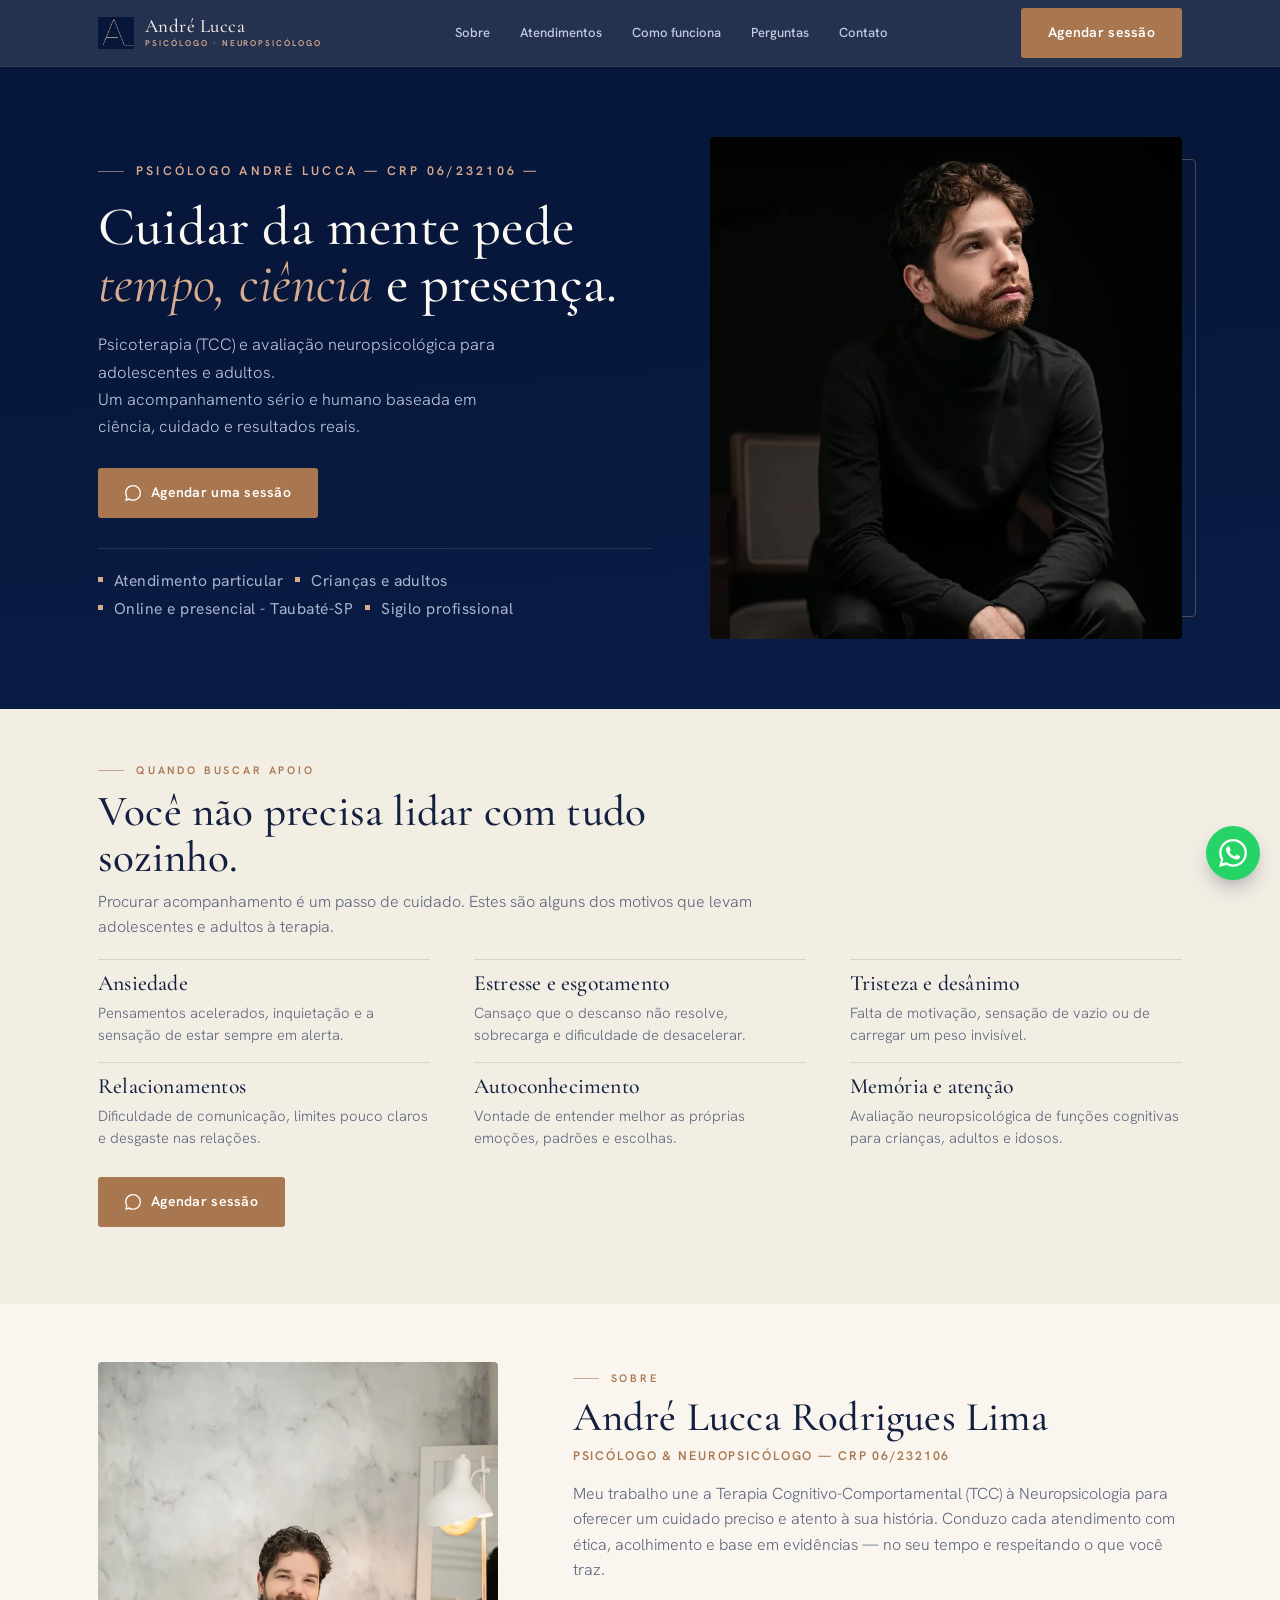
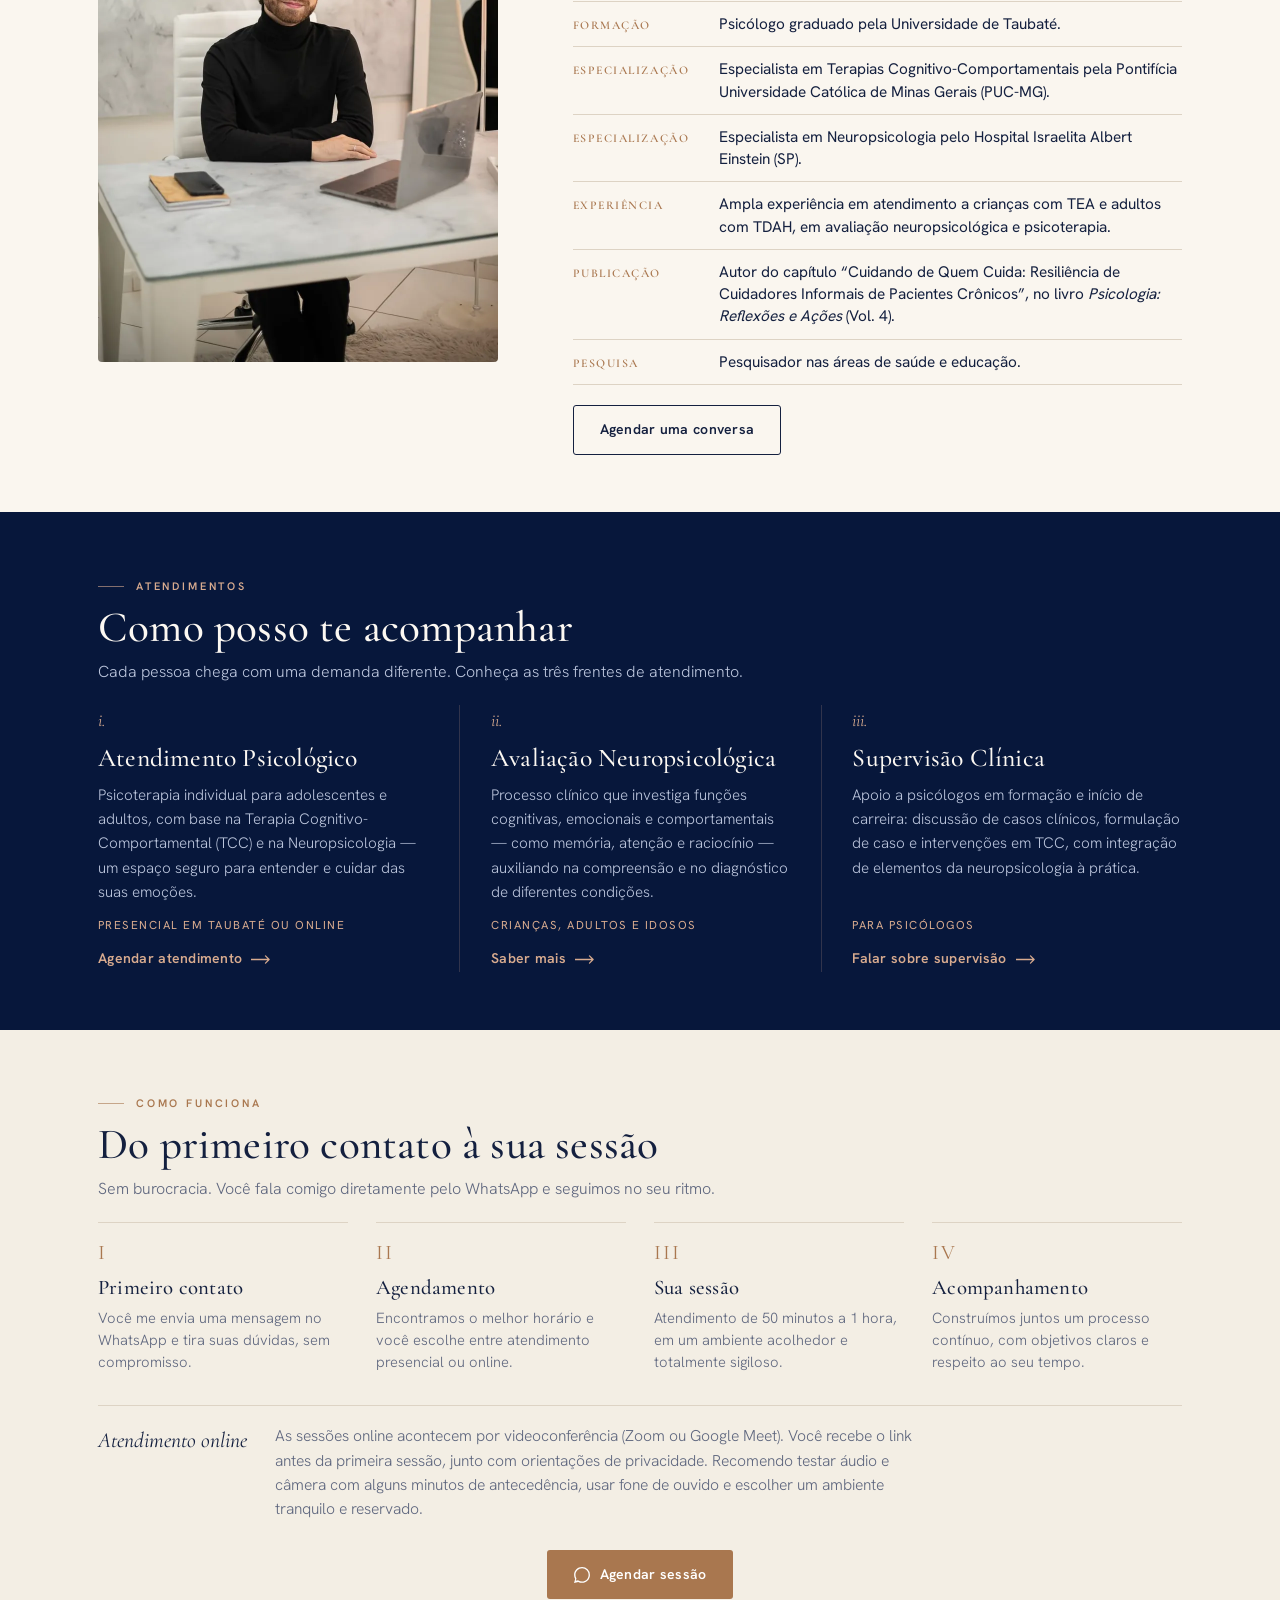
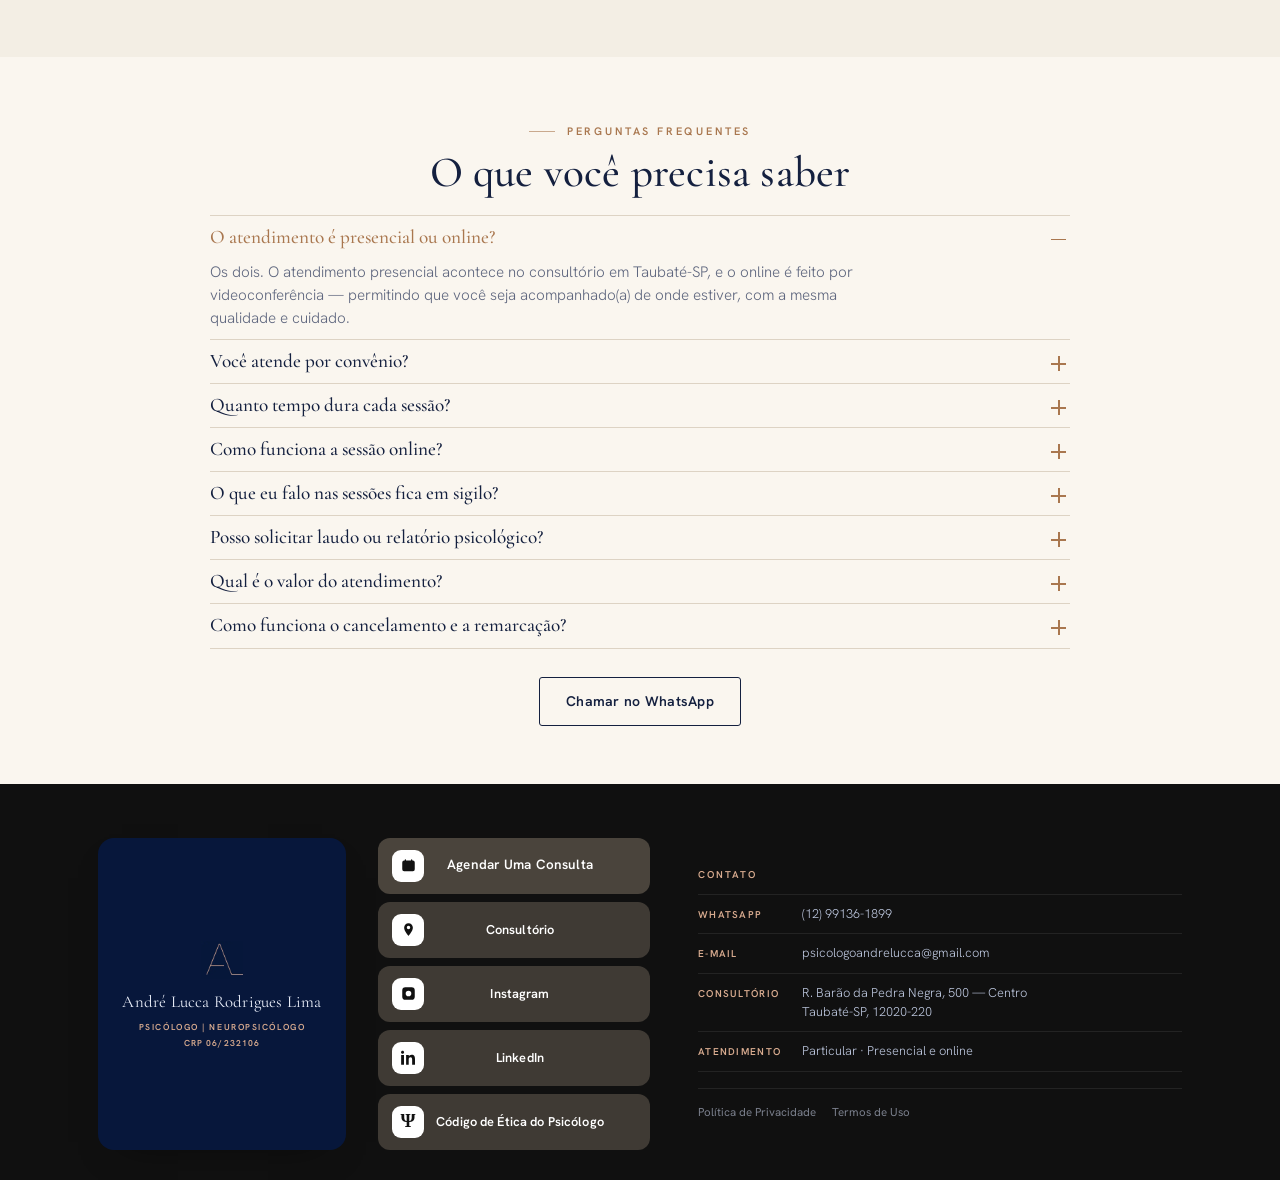
==== commit 906ffd07: "Corrigido" ====
--- a/index.html
+++ b/index.html
@@ -21,7 +21,7 @@
 <meta property="og:description" content="Psicoterapia (TCC) e avaliação neuropsicológica em Taubaté-SP. Atendimento particular, presencial e online, com total sigilo." />
 <meta property="og:image" content="https://andreluccapsicologo.com.br/IMG/hero.webp" />
 <meta property="og:image:width" content="853" />
-<meta property="og:image:height" content="1280" />
+<meta property="og:image:height" content="906" />
 <link rel="icon" type="image/png" href="IMG/favicon-96.png" />
 <link rel="apple-touch-icon" href="IMG/apple-touch-icon.png" />
 <link rel="preload" as="image" href="IMG/hero.webp" type="image/webp" fetchpriority="high" />
@@ -100,7 +100,7 @@
   .hero h1 em{font-style:italic;color:var(--rose-l)}
   .hero .lead{margin-top:18px;font-size:1.03rem;color:#bcc6dd;max-width:46ch;font-weight:300;line-height:1.65;text-wrap:pretty}
   .hero-cta{display:flex;flex-wrap:wrap;align-items:center;gap:12px 24px;margin-top:28px}
-  .hero-meta{display:flex;flex-wrap:wrap;gap:8px 24px;margin-top:30px;padding-top:20px;
+  .hero-meta{display:flex;flex-wrap:wrap;gap:4px 14px;margin-top:30px;padding-top:20px;
     border-top:1px solid rgba(216,171,143,.18);font-size:.8rem;color:#aab4cd;letter-spacing:.03em}
   .hero-meta span{position:relative;padding-left:16px}
   .hero-meta span::before{content:"";position:absolute;left:0;top:7px;width:5px;height:5px;background:var(--rose-l)}
@@ -126,11 +126,9 @@
   #ajuda ~ .sec{padding-block:clamp(36px,4.5vw,64px)}
   #ajuda .head-2 h2,
   #ajuda ~ .sec .head-2 h2,
-  #ajuda ~ .sec .about h2,
-  #ajuda ~ .sec .cinfo h2{margin-top:10px}
+  #ajuda ~ .sec .about h2{margin-top:10px}
   #ajuda .head-2 p,
-  #ajuda ~ .sec .head-2 p,
-  #ajuda ~ .sec .cinfo>p{margin-top:10px}
+  #ajuda ~ .sec .head-2 p{margin-top:10px}
   #ajuda ~ .sec .svc-row,
   #ajuda ~ .sec .steps,
   #ajuda ~ .sec .faq{margin-top:20px}
@@ -149,9 +147,6 @@
   #ajuda ~ .sec .faq .ans{padding:2px 40px 10px 0;font-size:.95rem;line-height:1.5}
   #ajuda ~ .sec .faq .ico{top:16px}
   #perguntas{padding-block:clamp(28px,3.5vw,52px)}
-  #ajuda ~ .sec .crows{margin-top:22px}
-  #ajuda ~ .sec .crow{padding:12px 0}
-  #ajuda ~ .sec .cinfo .btn{margin-top:22px}
 
   /* themes grid (compact) */
   .theme-list{display:grid;grid-template-columns:repeat(3,1fr);gap:16px clamp(30px,3.4vw,52px);margin-top:20px}
@@ -165,7 +160,9 @@
   .about{display:grid;grid-template-columns:minmax(0,.82fr) 1.18fr;gap:clamp(28px,4vw,62px);align-items:start}
   .about-photo{position:relative;max-width:400px}
   .about-photo .img{border-radius:4px;overflow:hidden}
-  .about-photo .img img{display:block;width:100%;height:auto;aspect-ratio:4/3;object-fit:cover;object-position:center 42%}
+  .about-photo .about-img--mobile{display:none}
+  .about-photo .about-img--desktop img{display:block;width:100%;height:auto;aspect-ratio:2/3;object-fit:cover;object-position:center 38%}
+  .about-photo .about-img--mobile img{display:block;width:100%;height:auto;aspect-ratio:4/3;object-fit:cover;object-position:center 42%}
   .about-photo::after{content:"";position:absolute;left:-14px;bottom:18px;top:18px;width:52%;z-index:-1;border:1px solid var(--line)}
   .about h2{font-size:clamp(1.85rem,3.6vw,2.55rem);margin-top:14px}
   .about .role{font-size:.78rem;letter-spacing:.15em;text-transform:uppercase;color:var(--rose);font-weight:600;margin-top:10px}
@@ -214,21 +211,48 @@
   .faq details[open] summary{color:var(--rose)}
   .faq .ans{padding:0 48px 22px 0;color:var(--muted);font-size:1rem;font-weight:300;line-height:1.6;max-width:76ch}
 
-  /* contact */
-  .contact{display:grid;grid-template-columns:1fr 1.05fr;gap:clamp(30px,4vw,60px);align-items:stretch}
-  .cinfo h2{font-size:clamp(1.85rem,3.6vw,2.55rem);margin-top:14px;color:#fcf8f2}
-  .cinfo>p{color:#bcc6dd;margin-top:14px;max-width:44ch;font-weight:300}
-  .crows{margin-top:30px;border-top:1px solid var(--line-d)}
-  .crow{padding:16px 0;border-bottom:1px solid var(--line-d);display:grid;grid-template-columns:128px 1fr;gap:18px;align-items:baseline}
-  .crow b{font-size:.68rem;letter-spacing:.16em;text-transform:uppercase;color:var(--rose-l);font-weight:600}
-  .crow a,.crow span{color:#e9eef8;font-size:1rem;font-weight:300}
-  .crow a:hover{color:var(--rose-l)}
-  .cinfo .btn{margin-top:30px}
-  .clegal{display:flex;flex-wrap:wrap;gap:10px 20px;margin-top:22px;padding-top:20px;border-top:1px solid var(--line-d)}
-  .clegal a{font-size:.82rem;color:#aab4cd;font-weight:300;transition:color .25s}
-  .clegal a:hover{color:var(--rose-l)}
-  .map{border-radius:4px;overflow:hidden;border:1px solid rgba(216,171,143,.22);min-height:360px}
-  .map iframe{width:100%;height:100%;min-height:360px;border:0;filter:grayscale(.2) contrast(1.05)}
+  /* footer — estilo Linktree */
+  .lt-footer{background:#101010;padding:clamp(34px,4.2vw,54px) 0 30px}
+  .lt-wrap{max-width:var(--maxw)}
+  .lt-grid{display:grid;grid-template-columns:minmax(210px,248px) minmax(200px,272px) 1fr;gap:clamp(18px,2.8vw,32px);align-items:stretch}
+  .lt-card{background:var(--navy);border-radius:16px;padding:24px 18px 20px;text-align:center;
+    box-shadow:0 16px 36px -24px rgba(0,0,0,.55);height:100%;display:flex;flex-direction:column;align-items:center;justify-content:center}
+  .lt-card img{height:38px;width:auto}
+  .lt-name{margin-top:12px;font-family:'Cormorant Garamond',serif;font-size:1.05rem;font-weight:400;
+    color:#e8edf8;letter-spacing:.2px;line-height:1.3}
+  .lt-role{margin-top:8px;font-size:.54rem;letter-spacing:.18em;text-transform:uppercase;
+    color:var(--rose-l);font-weight:600}
+  .lt-crp{margin-top:3px;font-size:.54rem;letter-spacing:.12em;text-transform:uppercase;
+    color:var(--rose-l);font-weight:600}
+  .lt-side{display:contents}
+  .lt-mid{display:flex;flex-direction:column;justify-content:center;min-width:0}
+  .lt-links{display:flex;flex-direction:column;gap:8px;margin-top:0;max-width:272px}
+  .lt-link{display:flex;align-items:center;gap:12px;background:#3f3a34;color:#fff;font-weight:700;
+    font-size:.8rem;letter-spacing:.01em;padding:12px 14px;border-radius:12px;
+    transition:background .22s var(--e),transform .22s var(--e)}
+  .lt-link:hover{background:#4c4640;transform:translateY(-1px)}
+  .lt-link--primary{padding:12px 14px;font-size:.84rem;background:#4a443c}
+  .lt-link--primary:hover{background:#565048}
+  .lt-ico{flex-shrink:0;width:32px;height:32px;background:#fff;border-radius:9px;
+    display:flex;align-items:center;justify-content:center}
+  .lt-ico svg{width:15px;height:15px}
+  .lt-ico--cal svg,.lt-ico--pin svg,.lt-ico--ig svg,.lt-ico--in svg{fill:#111}
+  .lt-ico--ig svg{fill:#111}
+  .lt-ico--in svg{fill:#111}
+  .lt-ico--psi{font-family:'Cormorant Garamond',serif;font-size:1.2rem;font-weight:600;color:#111;line-height:1}
+  .lt-label{flex:1;text-align:center;padding-right:32px}
+  .lt-info{display:flex;flex-direction:column;justify-content:center;min-width:0;padding-left:clamp(4px,1.5vw,16px)}
+  .lt-info-kick{font-size:.62rem;letter-spacing:.2em;text-transform:uppercase;color:var(--rose-l);font-weight:600;margin-bottom:12px}
+  .lt-rows{border-top:1px solid rgba(255,255,255,.08)}
+  .lt-row{padding:10px 0;border-bottom:1px solid rgba(255,255,255,.08);display:grid;
+    grid-template-columns:92px 1fr;gap:12px;align-items:baseline}
+  .lt-row b{font-size:.62rem;letter-spacing:.13em;text-transform:uppercase;color:var(--rose-l);font-weight:600}
+  .lt-row a,.lt-row span{font-size:.8rem;color:#bcc6dd;font-weight:300;line-height:1.45}
+  .lt-row a:hover{color:var(--rose-l)}
+  .lt-legal{display:flex;flex-wrap:wrap;gap:6px 16px;margin-top:16px;padding-top:14px;
+    border-top:1px solid rgba(255,255,255,.08)}
+  .lt-legal a{font-size:.72rem;color:#7a7f8c;font-weight:400;transition:color .2s}
+  .lt-legal a:hover{color:var(--rose-l)}
 
   .waf{position:fixed;right:20px;bottom:20px;z-index:80;width:54px;height:54px;border-radius:50%;background:#25D366;
     display:flex;align-items:center;justify-content:center;box-shadow:0 10px 24px -10px rgba(7,23,59,.6);transition:transform .3s var(--e)}
@@ -238,18 +262,30 @@
   .rv{opacity:0;transform:translateY(18px);transition:opacity .8s var(--e),transform .8s var(--e)}
   .rv.in{opacity:1;transform:none}
 
+  @media (min-width:981px){
+    .hero-meta{font-size:.98rem;gap:4px 12px}
+    .hero-meta span::before{top:8px}
+  }
+
   @media (max-width:980px){
+    .lt-grid{grid-template-columns:1fr;max-width:380px;margin-inline:auto}
+    .lt-card{height:auto}
+    .lt-side{display:flex;flex-direction:column;gap:18px}
+    .lt-mid,.lt-info{padding-left:0}
+    .lt-links{max-width:none}
+    .lt-info-kick{margin-bottom:10px}
     .hero-grid{grid-template-columns:1fr;gap:42px}
     .hero-photo{max-width:420px;width:100%;margin-inline:auto}.hero-photo::after{display:none}
     .theme-list{grid-template-columns:repeat(2,1fr)}
     .about{grid-template-columns:1fr;gap:38px}
     .about-photo{max-width:420px;width:100%;margin-inline:auto}.about-photo::after{display:none}
+    .about-photo .about-img--desktop{display:none}
+    .about-photo .about-img--mobile{display:block}
     .svc-row{grid-template-columns:1fr;gap:0}
     .svc-col{padding:30px 0;border-left:0;border-top:1px solid var(--line-d)}
     #ajuda ~ .sec .svc-col{padding:22px 0}
     .svc-col:first-child{border-top:0;padding-top:0}
     .steps{grid-template-columns:repeat(2,1fr);gap:32px 22px}
-    .contact{grid-template-columns:1fr}
   }
   @media (max-width:600px){
     nav.menu,.nav-r .btn{display:none}
@@ -264,7 +300,7 @@
     .creds li{grid-template-columns:1fr;gap:4px}
     .steps{grid-template-columns:1fr 1fr}
     .tele{grid-template-columns:1fr;gap:10px}
-    .crow{grid-template-columns:1fr;gap:4px}
+    .lt-row{grid-template-columns:1fr;gap:4px}
   }
   @media (prefers-reduced-motion:reduce){*{animation:none!important;transition:none!important;scroll-behavior:auto!important}.rv{opacity:1;transform:none}}
   :focus-visible{outline:2px solid var(--rose-l);outline-offset:3px}
@@ -311,12 +347,13 @@
       </div>
       <div class="hero-meta">
         <span>Atendimento particular</span>
+        <span>Crianças e adultos</span>
         <span>Online e presencial - Taubaté-SP</span>
         <span>Sigilo profissional</span>
       </div>
     </div>
     <div class="hero-photo rv">
-      <div class="img"><img src="IMG/hero.webp" alt="André Lucca Rodrigues Lima, psicólogo e neuropsicólogo" width="853" height="1280" fetchpriority="high" /></div>
+      <div class="img"><img src="IMG/hero.webp" alt="André Lucca Rodrigues Lima, psicólogo e neuropsicólogo" width="853" height="906" fetchpriority="high" /></div>
     </div>
   </div>
 </section>
@@ -348,7 +385,12 @@
 <section class="sec cream2" id="sobre">
   <div class="wrap about">
     <div class="about-photo rv">
-      <div class="img"><img src="IMG/sobre.webp" srcset="IMG/sobre-560.webp 560w, IMG/sobre.webp 853w" sizes="(max-width:980px) 420px, 400px" alt="André Lucca em seu consultório em Taubaté" width="853" height="639" loading="lazy" /></div>
+      <div class="img about-img about-img--desktop">
+        <img src="IMG/sobre-desktop.webp" alt="André Lucca em seu consultório em Taubaté" width="400" height="600" loading="lazy" />
+      </div>
+      <div class="img about-img about-img--mobile">
+        <img src="IMG/sobre-mobile.webp" srcset="IMG/sobre-mobile-560.webp 560w, IMG/sobre-mobile.webp 853w" sizes="(max-width:980px) 100vw, 0px" alt="André Lucca em seu consultório em Taubaté" width="853" height="640" loading="lazy" />
+      </div>
     </div>
     <div class="about-body rv">
       <span class="kicker">Sobre</span>
@@ -357,7 +399,9 @@
       <p class="body">Meu trabalho une a Terapia Cognitivo-Comportamental (TCC) à Neuropsicologia para oferecer um cuidado preciso e atento à sua história. Conduzo cada atendimento com ética, acolhimento e base em evidências — no seu tempo e respeitando o que você traz.</p>
       <ul class="creds">
         <li><span class="yr">Formação</span><span>Psicólogo graduado pela Universidade de Taubaté.</span></li>
-        <li><span class="yr">Especialização</span><span>Especialista em Neuropsicologia pela Faculdade Israelita Albert Einstein (SP).</span></li>
+        <li><span class="yr">Especialização</span><span>Especialista em Terapias Cognitivo-Comportamentais pela Pontifícia Universidade Católica de Minas Gerais (PUC-MG).</span></li>
+        <li><span class="yr">Especialização</span><span>Especialista em Neuropsicologia pelo Hospital Israelita Albert Einstein (SP).</span></li>
+        <li><span class="yr">Experiência</span><span>Ampla experiência em atendimento a crianças com TEA e adultos com TDAH, em avaliação neuropsicológica e psicoterapia.</span></li>
         <li><span class="yr">Publicação</span><span>Autor do capítulo “Cuidando de Quem Cuida: Resiliência de Cuidadores Informais de Pacientes Crônicos”, no livro <em>Psicologia: Reflexões e Ações</em> (Vol. 4).</span></li>
         <li><span class="yr">Pesquisa</span><span>Pesquisador nas áreas de saúde e educação.</span></li>
       </ul>
@@ -447,30 +491,54 @@
   </div>
 </section>
 
-<footer class="sec navy on-dark" id="contato">
-  <div class="wrap contact">
-    <div class="cinfo rv">
-      <span class="kicker">Contato</span>
-      <h2>Vamos conversar</h2>
-      <p>Dar o primeiro passo pode ser o mais difícil. Estou à disposição para te ouvir e esclarecer qualquer dúvida antes de começarmos.</p>
-      <div class="crows">
-        <div class="crow"><b>WhatsApp</b><a href="https://wa.me/5512991361899?text=Ol%C3%A1%2C%20Andr%C3%A9%21%20Vim%20pelo%20seu%20site%20e%20gostaria%20de%20agendar%20uma%20sess%C3%A3o." target="_blank" rel="noopener">(12) 99136-1899</a></div>
-        <div class="crow"><b>E-mail</b><a href="mailto:psicologoandrelucca@gmail.com">psicologoandrelucca@gmail.com</a></div>
-        <div class="crow"><b>Consultório</b><span>R. Barão da Pedra Negra, 500 — Centro<br>Taubaté - SP, 12020-220</span></div>
-        <div class="crow"><b>Atendimento</b><span>Particular · Presencial e online</span></div>
-      </div>
-      <a class="btn btn-solid" href="https://wa.me/5512991361899?text=Ol%C3%A1%2C%20Andr%C3%A9%21%20Vim%20pelo%20seu%20site%20e%20gostaria%20de%20agendar%20uma%20sess%C3%A3o." target="_blank" rel="noopener">
-        <svg class="wa" viewBox="0 0 24 24" fill="currentColor"><path d="M.057 24l1.687-6.163a11.867 11.867 0 01-1.587-5.946C.16 5.335 5.495 0 12.05 0a11.817 11.817 0 018.413 3.488 11.824 11.824 0 013.48 8.414c-.003 6.557-5.338 11.892-11.893 11.892a11.9 11.9 0 01-5.688-1.448L.057 24zm6.597-3.807c1.676.995 3.276 1.591 5.392 1.592 5.448 0 9.886-4.434 9.889-9.885.002-5.462-4.415-9.89-9.881-9.892-5.452 0-9.887 4.434-9.889 9.884a9.86 9.86 0 001.51 5.26l-.999 3.648 3.476-.92z"/></svg>
-        Chamar no WhatsApp
-      </a>
-      <nav class="clegal" aria-label="Documentos legais">
-        <a href="privacy-policy.html">Política de Privacidade</a>
-        <a href="terms-of-use.html">Termos de Uso</a>
-      </nav>
-    </div>
-    <div class="map rv">
-      <iframe title="Localização do consultório em Taubaté" loading="lazy" referrerpolicy="no-referrer-when-downgrade"
-        src="https://www.google.com/maps?q=R.%20Bar%C3%A3o%20da%20Pedra%20Negra%2C%20500%20-%20Centro%2C%20Taubat%C3%A9%20-%20SP%2C%2012020-220&output=embed"></iframe>
+<footer class="lt-footer" id="contato">
+  <div class="wrap lt-wrap rv">
+    <div class="lt-grid">
+      <div class="lt-card">
+        <img src="IMG/logo-mark.webp" alt="" width="38" height="38" />
+        <p class="lt-name">André Lucca Rodrigues Lima</p>
+        <p class="lt-role">Psicólogo | Neuropsicólogo</p>
+        <p class="lt-crp">CRP 06/232106</p>
+      </div>
+      <div class="lt-side">
+        <div class="lt-mid">
+          <nav class="lt-links" aria-label="Links rápidos">
+            <a class="lt-link lt-link--primary" href="https://wa.me/5512991361899?text=Ol%C3%A1%2C%20Andr%C3%A9%21%20Vim%20pelo%20seu%20site%20e%20gostaria%20de%20agendar%20uma%20consulta." target="_blank" rel="noopener">
+              <span class="lt-ico lt-ico--cal" aria-hidden="true"><svg viewBox="0 0 24 24"><path d="M7 2a1 1 0 00-1 1v1H5a3 3 0 00-3 3v11a3 3 0 003 3h14a3 3 0 003-3V7a3 3 0 00-3-3h-1V3a1 1 0 10-2 0v1H8V3a1 1 0 00-1-1zm12 7H5v9a1 1 0 001 1h12a1 1 0 001-1V9zM8 12h2v2H8v-2zm4 0h2v2h-2v-2zm4 0h2v2h-2v-2z"/></svg></span>
+              <span class="lt-label">Agendar Uma Consulta</span>
+            </a>
+            <a class="lt-link" href="https://share.google/zecdQfGXOI5bUFeE2" target="_blank" rel="noopener">
+              <span class="lt-ico lt-ico--pin" aria-hidden="true"><svg viewBox="0 0 24 24"><path d="M12 2C8.13 2 5 5.13 5 9c0 5.25 7 13 7 13s7-7.75 7-13c0-3.87-3.13-7-7-7zm0 9.5A2.5 2.5 0 1112 6a2.5 2.5 0 010 5.5z"/></svg></span>
+              <span class="lt-label">Consultório</span>
+            </a>
+            <a class="lt-link" href="https://www.instagram.com/psi_andrelucca" target="_blank" rel="noopener">
+              <span class="lt-ico lt-ico--ig" aria-hidden="true"><svg viewBox="0 0 24 24"><path d="M7 2h10a5 5 0 015 5v10a5 5 0 01-5 5H7a5 5 0 01-5-5V7a5 5 0 015-5zm5 5.5A4.5 4.5 0 1016.5 12 4.5 4.5 0 0012 7.5zm6.25-2.88a1.12 1.12 0 11-1.12 1.12 1.12 1.12 0 011.12-1.12z"/></svg></span>
+              <span class="lt-label">Instagram</span>
+            </a>
+            <a class="lt-link" href="https://www.linkedin.com/in/andreluccarodrigueslima" target="_blank" rel="noopener">
+              <span class="lt-ico lt-ico--in" aria-hidden="true"><svg viewBox="0 0 24 24"><path d="M4.98 3.5C4.98 4.88 3.87 6 2.5 6S0 4.88 0 3.5 1.12 1 2.5 1s2.48 1.12 2.48 2.5zM.22 8.06h4.56V23.5H.22zM8.17 8.06h4.37v2.11h.06c.61-1.16 2.1-2.38 4.32-2.38 4.62 0 5.47 3.04 5.47 7v8.71h-4.56v-7.72c0-1.84-.03-4.2-2.56-4.2-2.56 0-2.95 2-2.95 4.07v7.85H8.17z"/></svg></span>
+              <span class="lt-label">LinkedIn</span>
+            </a>
+            <a class="lt-link" href="https://site.cfp.org.br/wp-content/uploads/2012/07/codigo-de-etica-psicologia.pdf" target="_blank" rel="noopener">
+              <span class="lt-ico lt-ico--psi" aria-hidden="true">Ψ</span>
+              <span class="lt-label">Código de Ética do Psicólogo</span>
+            </a>
+          </nav>
+        </div>
+        <div class="lt-info">
+          <p class="lt-info-kick">Contato</p>
+          <div class="lt-rows">
+            <div class="lt-row"><b>WhatsApp</b><a href="https://wa.me/5512991361899?text=Ol%C3%A1%2C%20Andr%C3%A9%21%20Vim%20pelo%20seu%20site%20e%20gostaria%20de%20agendar%20uma%20sess%C3%A3o." target="_blank" rel="noopener">(12) 99136-1899</a></div>
+            <div class="lt-row"><b>E-mail</b><a href="mailto:psicologoandrelucca@gmail.com">psicologoandrelucca@gmail.com</a></div>
+            <div class="lt-row"><b>Consultório</b><span>R. Barão da Pedra Negra, 500 — Centro<br>Taubaté-SP, 12020-220</span></div>
+            <div class="lt-row"><b>Atendimento</b><span>Particular · Presencial e online</span></div>
+          </div>
+          <nav class="lt-legal" aria-label="Documentos legais">
+            <a href="privacy-policy.html">Política de Privacidade</a>
+            <a href="terms-of-use.html">Termos de Uso</a>
+          </nav>
+        </div>
+      </div>
     </div>
   </div>
 </footer>
